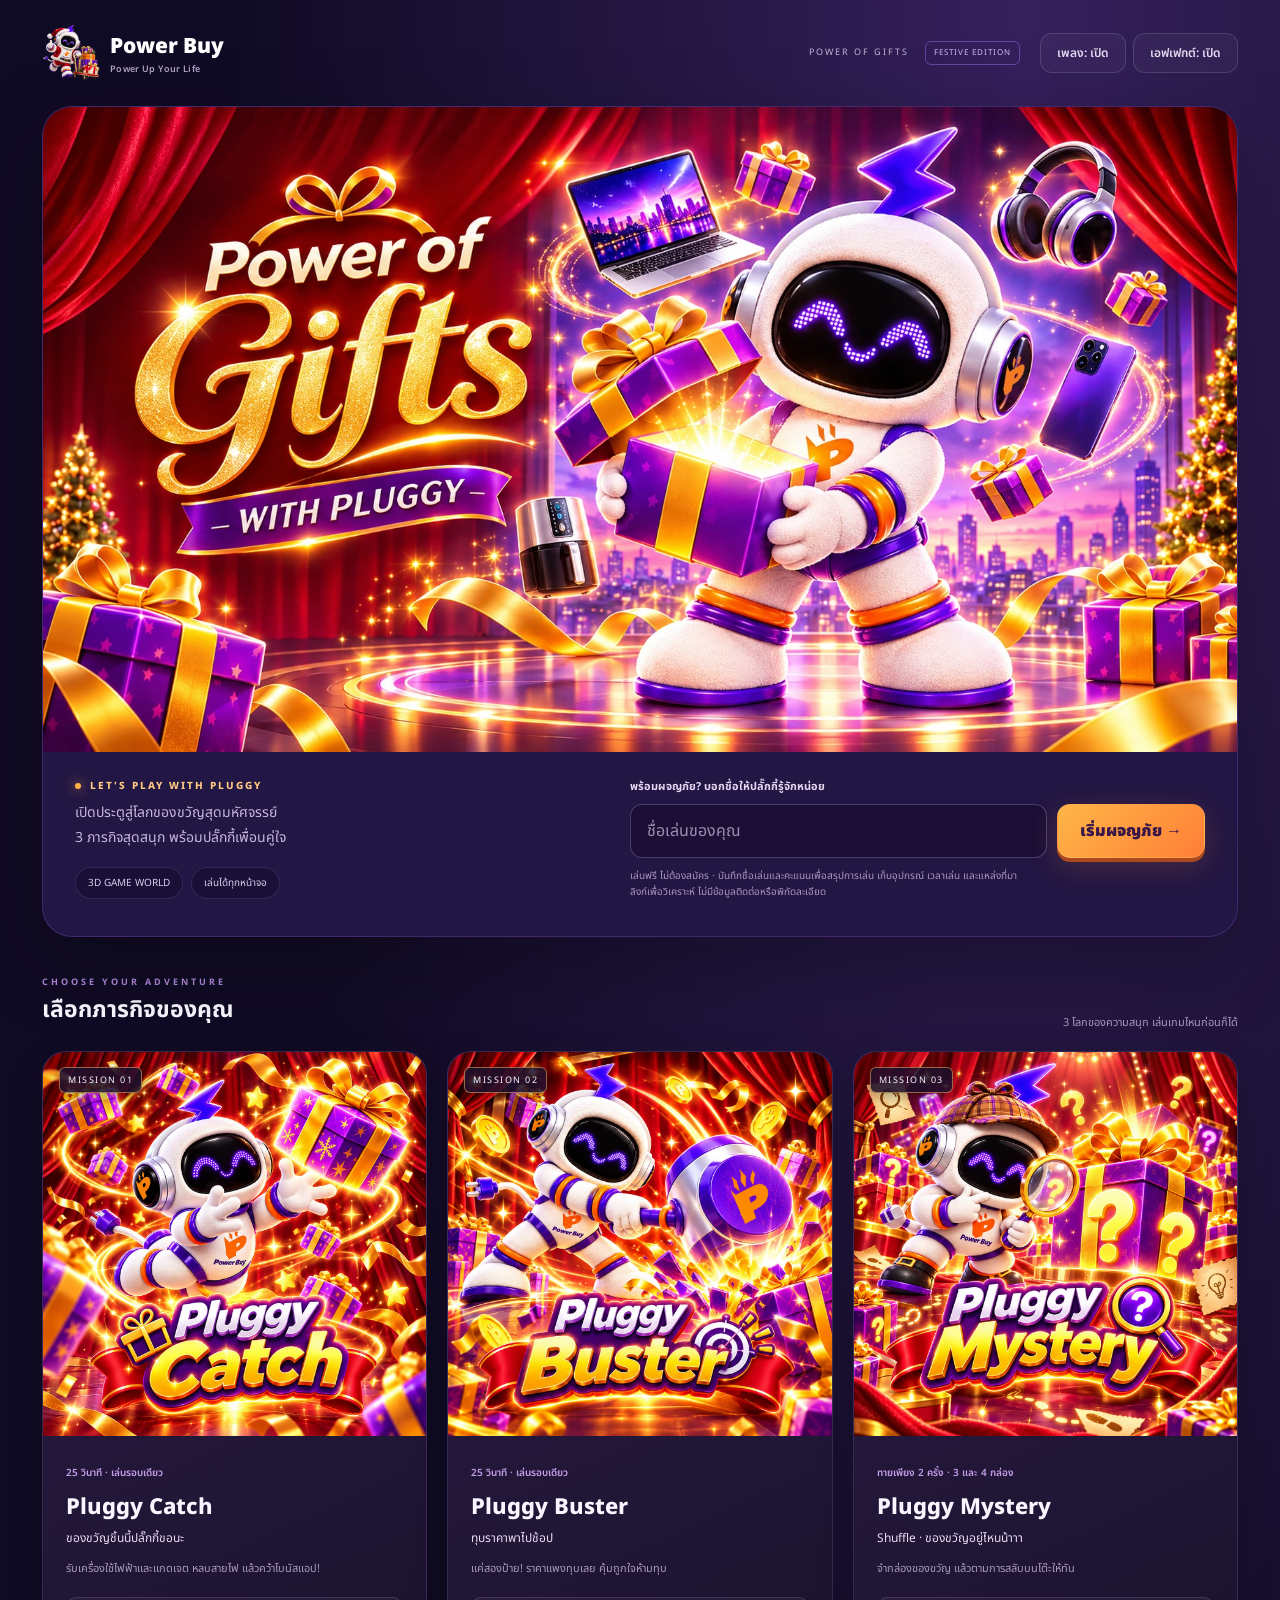
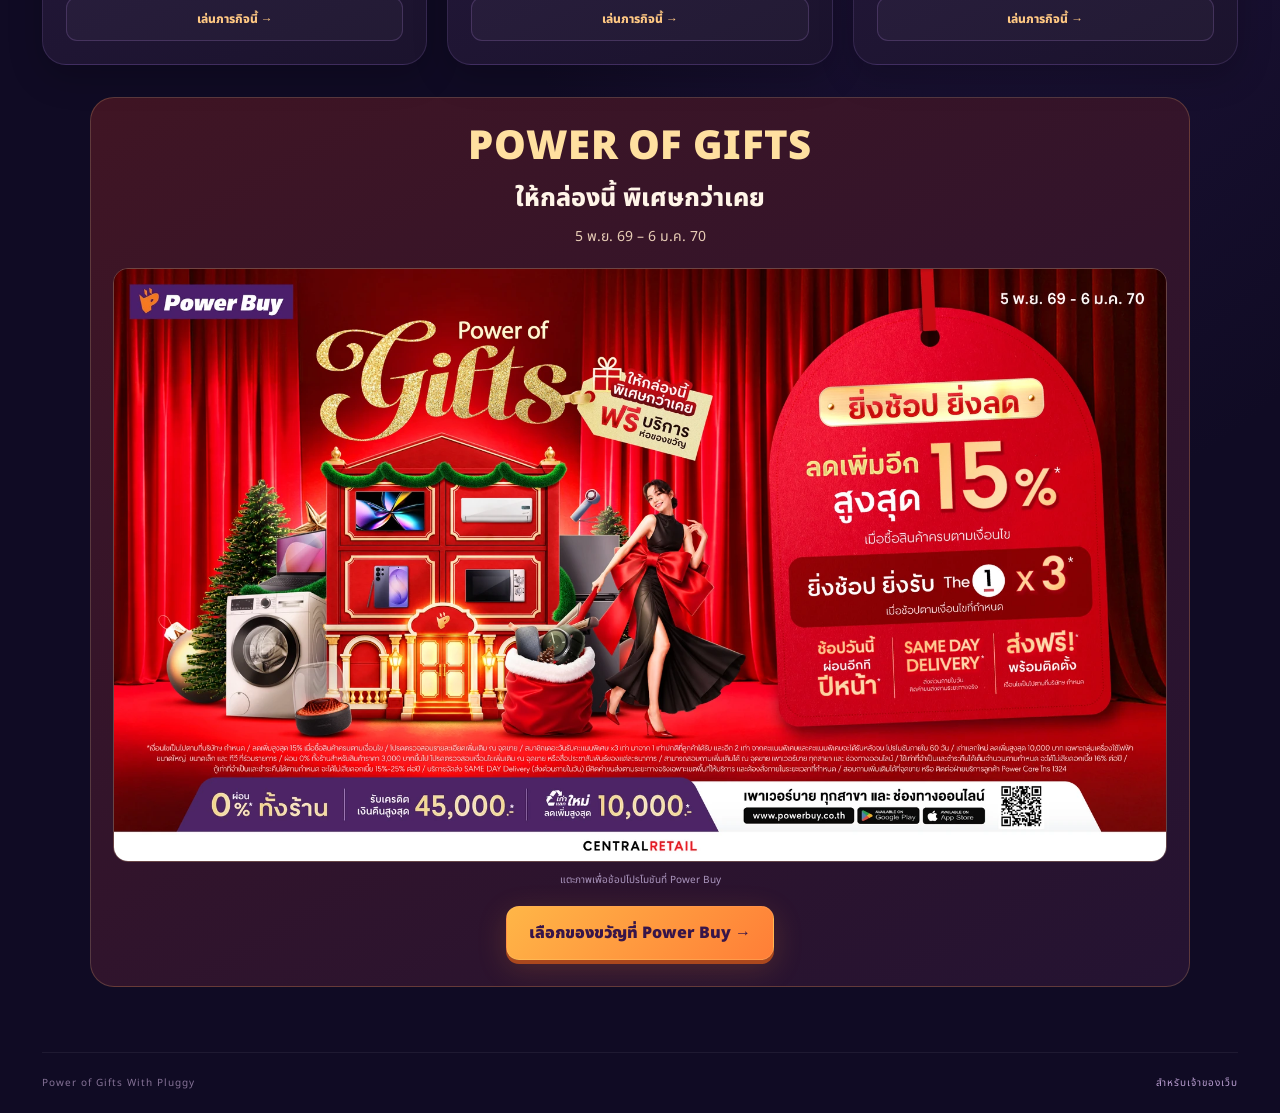
==== index.html @ 9aba1af2 "Use Santa branding, banner link previews and clear campaign heading" ====
<!doctype html><html lang="th"><head><meta charset="utf-8"><meta name="viewport" content="width=device-width,initial-scale=1,viewport-fit=cover"><meta name="theme-color" content="#100b24"><meta name="description" content="ก้าวเข้าสู่โลกของขวัญ 3D กับปลั๊กกี้ เล่นภารกิจของขวัญบนมือถือและคอมพิวเตอร์"><title>Power of Gifts With Pluggy</title><link rel="icon" href="assets/festive/santa-icon.png"><link rel="stylesheet" href="style.css?v=22"><link rel="preload" href="assets/update/banner.webp" as="image"><link rel="canonical" href="https://copyggolf.github.io/PluggyGifts/"><meta property="og:type" content="website"><meta property="og:locale" content="th_TH"><meta property="og:site_name" content="Power of Gifts With Pluggy"><meta property="og:title" content="Power of Gifts With Pluggy"><meta property="og:description" content="เล่นเกมของขวัญกับปลั๊กกี้ สนุกกับ 3 ภารกิจ พร้อมโปรโมชัน Power Buy"><meta property="og:url" content="https://copyggolf.github.io/PluggyGifts/"><meta property="og:image" content="https://copyggolf.github.io/PluggyGifts/assets/update/share-banner.jpg?v=22"><meta property="og:image:secure_url" content="https://copyggolf.github.io/PluggyGifts/assets/update/share-banner.jpg?v=22"><meta property="og:image:type" content="image/jpeg"><meta property="og:image:width" content="1706"><meta property="og:image:height" content="922"><meta property="og:image:alt" content="Power of Gifts with Pluggy ปลั๊กกี้กับกล่องของขวัญ"><meta name="twitter:card" content="summary_large_image"><meta name="twitter:title" content="Power of Gifts With Pluggy"><meta name="twitter:description" content="เล่นเกมของขวัญกับปลั๊กกี้ พร้อมโปรโมชัน Power Buy"><meta name="twitter:image" content="https://copyggolf.github.io/PluggyGifts/assets/update/share-banner.jpg?v=22"><meta name="twitter:image:alt" content="Power of Gifts with Pluggy ปลั๊กกี้กับกล่องของขวัญ"></head><body><header><a class="brand" href="#" aria-label="หน้าหลัก"><img class="brandmark" src="assets/festive/santa-icon.png" alt="ปลั๊กกี้ชุดซานต้า"><span>Power Buy<small>Power Up Your Life</small></span></a><span class="edition">POWER OF GIFTS <i>FESTIVE EDITION</i></span><div class="sound-controls"><button id="music" class="icon" aria-pressed="true">เพลง: เปิด</button><button id="sfx" class="icon" aria-pressed="true">เอฟเฟกต์: เปิด</button></div></header><main id="app"></main><footer><span>Power of Gifts With Pluggy</span><a href="admin.html">สำหรับเจ้าของเว็บ</a></footer><dialog id="modal"></dialog><script type="module" src="app.js?v=22"></script></body></html>
---- style.css ----
@import url('https://fonts.googleapis.com/css2?family=Noto+Sans+Thai:wght@400;500;600;700;800;900&display=swap');
:root{font-family:'Noto Sans Thai',sans-serif;color:#f9f6ff;background:#100b24;--orange:#ff9738;--violet:#ad76ff;--muted:#b8aacd;--panel:#211633;--line:#ffffff18}*{box-sizing:border-box}body{margin:0;background:radial-gradient(ellipse at 80% 0,#35205c 0,transparent 55%),#100b24;min-height:100vh}button,input{font:inherit}button,a{touch-action:manipulation;-webkit-tap-highlight-color:transparent}button{cursor:pointer}button:focus-visible,a:focus-visible{outline:3px solid #ffc16f;outline-offset:4px}header{max-width:1260px;margin:auto;display:flex;align-items:center;gap:20px;padding:23px 32px}.brand{display:flex;gap:10px;align-items:center;color:white;text-decoration:none;font-size:21px;font-weight:900}.brand small{display:block;font-size:8px;letter-spacing:2.4px;color:#b1a2c7;font-weight:600}.brandmark{display:grid;place-items:center;background:linear-gradient(145deg,#ffbe63,#ff6c2d);color:#34104a;width:38px;height:43px;border-radius:13px;transform:rotate(-8deg);box-shadow:0 5px 25px #ff7f2d35;font-weight:900}.edition{margin-left:auto;font-size:10px;letter-spacing:2px;color:#c4b4d7}.edition i{font-style:normal;display:inline-block;font-size:8px;letter-spacing:1px;padding:5px 8px;margin-left:12px;border:1px solid #ad76ff6f;border-radius:6px;color:#d4b9ff}.icon,.secondary{background:#ffffff09;border:1px solid #ffffff22;color:#e4d9f1;border-radius:12px;padding:10px 16px;font-size:12px;font-weight:600}.icon:hover,.secondary:hover{background:#ffffff17}main{max-width:1260px;margin:0 auto 65px;padding:0 32px}.hero{position:relative;overflow:hidden;min-height:520px;border-radius:30px;border:1px solid #9660da44;background:#221644;isolation:isolate;box-shadow:0 26px 80px #0004}.heroart{position:absolute;inset:0;width:100%;height:100%;object-fit:cover;object-position:center;z-index:-2}.hero:after{content:'';position:absolute;inset:0;background:linear-gradient(90deg,#110a32ef 0,#160c34a0 39%,transparent 68%);z-index:-1}.herocopy{padding:56px 46px;max-width:600px}.eyebrow{display:inline-flex;align-items:center;gap:9px;color:#ffc983;font-size:10px;letter-spacing:2px;font-weight:800}.eyebrow:before{content:'';width:6px;height:6px;background:#ffb24a;border-radius:50%;box-shadow:0 0 12px #ffa449}h1{font-size:clamp(45px,5.2vw,72px);line-height:1.04;letter-spacing:-2px;margin:24px 0 12px;font-weight:900}h1 em{font-style:normal;background:linear-gradient(#ffe4a2,#ff8b39);background-clip:text;color:transparent}h1 small{display:block;font-size:.38em;letter-spacing:1px;margin-top:16px;font-weight:600;color:#d7b3ff}.intro{line-height:1.8;font-size:14px;max-width:380px;color:#c7b6db}.heropills{display:flex;gap:8px;margin:20px 0}.heropills span{font-size:10px;border:1px solid #c9afff25;background:#140b2d88;border-radius:20px;padding:7px 12px;color:#d9cdeb}.nameform{max-width:420px;margin-top:26px}label{display:block;font-size:11px;color:#e5d6f1;margin-bottom:9px;font-weight:700}.inputrow{display:flex;gap:10px}input{font:inherit;width:100%;min-width:0;padding:14px 16px;border:1px solid #b395dc55;color:white;border-radius:12px;background:#190d32aa;outline-color:#ffb751}input::placeholder{color:#a08dad}.primary{border:1px solid #ffce8333;background:linear-gradient(135deg,#ffb647,#ff7e37);color:#381549;font-weight:900;white-space:nowrap;padding:14px 22px;border-radius:13px;box-shadow:0 4px 0 #ab481d,0 8px 30px #ff8f3230;transition:filter .2s,transform .2s}.primary:hover{filter:brightness(1.1)}.primary:active{transform:translateY(2px);box-shadow:0 2px 0 #ab481d}.tiny{font-size:10px;line-height:1.6;color:#ac97bf}.hero .tiny{max-width:400px}.error{font-size:11px;color:#ffb2b9;margin-top:7px}.sectionhead{display:flex;justify-content:space-between;align-items:end;margin:38px 0 20px}.sectionhead h2{font-size:23px;margin:4px 0}.sectionhead span{font-size:11px;color:#a998c3}.kicker{font-size:9px;letter-spacing:3px;color:#af88dc;font-weight:700}.cards{display:grid;grid-template-columns:repeat(3,1fr);gap:20px}.card{position:relative;border-radius:24px;overflow:hidden;border:1px solid #b992f426;background:linear-gradient(155deg,#2c1c47,#1b132d);box-shadow:0 12px 35px #0003;transition:transform .22s,border-color .22s}.card:hover{transform:translateY(-6px);border-color:#ffb45777}.cardart{position:relative;height:215px;background:radial-gradient(ellipse at 50% 65%,#64369b88,transparent 65%),url('assets/v2/stage.avif') center 65%/cover;overflow:hidden;display:flex;align-items:center;justify-content:center}.cardart:after{position:absolute;content:'';width:65%;height:18px;border-radius:50%;background:#a970fe44;filter:blur(10px);bottom:19px}.cardart .sprite{width:150px;height:150px;filter:drop-shadow(0 12px 12px #0008);position:relative;z-index:1;animation:float 5s ease-in-out infinite}.cardart .sprite.second{width:90px;height:90px;margin-left:-28px;transform:rotate(14deg);animation-delay:-2s}.cardart .minipluggy{height:175px;width:115px;object-fit:contain;filter:drop-shadow(0 10px 14px #0008);z-index:2}.mission{position:absolute;top:15px;left:16px;font-size:9px;letter-spacing:1.5px;padding:5px 8px;border:1px solid #ffffff24;border-radius:6px;background:#160d2c9c;z-index:3}.cardbody{padding:23px}.tag{font-size:10px;color:#c49ee9;font-weight:600}.card h3{font-size:22px;margin:8px 0 4px;font-weight:800}.card .sub{font-size:12px;color:#eadbf4;margin:0}.card p{font-size:11px;line-height:1.8;color:#a898bf;margin:10px 0 18px}.card button{width:100%;background:#ffffff08;border:1px solid #9d74c344;color:#ffc883;font:inherit;font-size:12px;font-weight:800;border-radius:11px;padding:12px}.card button:hover{background:#ffab4220}.sprite{display:inline-block;flex:none;background-image:url('assets/v2/atlas.avif');background-size:400% 400%;background-position:var(--sx) var(--sy);background-repeat:no-repeat;aspect-ratio:1;width:70px;height:70px}.sprite.promo{background-image:url('assets/v2/promos.avif');background-size:200% 200%}.history{background:#221635;border:1px solid #ffffff10;border-radius:16px;padding:18px 22px;margin-top:26px;font-size:11px;color:#bba8d0}.history ul{padding-left:18px}.welcome{font-size:12px;color:#ffc884;margin-bottom:14px}footer{max-width:1196px;display:flex;justify-content:space-between;padding:22px 0;border-top:1px solid #ffffff10;margin:auto;font-size:10px;color:#857296;letter-spacing:1px}.game{max-width:960px;margin:auto}.gamehead{display:flex;align-items:center;justify-content:space-between;margin:10px 0 20px}.game-title{display:flex;align-items:center;justify-content:space-between;gap:18px}.game-title h2{font-size:27px;margin:0;letter-spacing:-.8px}.game-title p{font-size:12px;margin:3px 0;color:#b5a3ca}.game-player{font-size:10px;color:#a995c1;background:#231735;border:1px solid #ffffff18;border-radius:12px;padding:9px 14px;max-width:180px;overflow:hidden;text-overflow:ellipsis}.game-player b{display:block;font-size:13px;color:#f4e7ff}.hud{display:grid;grid-template-columns:1fr 1fr 1fr;gap:1px;background:#ffffff12;border:1px solid #a478d33a;border-radius:16px;overflow:hidden;margin:20px 0 12px}.hud>div{background:#25173bee;padding:13px 20px}.hud small{font-size:9px;color:#b9a2d0;display:block;letter-spacing:1px}.hud strong{display:block;font-size:25px;color:#ffcb86;font-weight:800}.hud>div:nth-child(2){text-align:center}.hud>div:last-child{text-align:right}.hud .timer{color:#b6ffed}.progress{height:4px;overflow:hidden;border-radius:8px;background:#362443;margin-bottom:13px}.progress div{height:100%;background:linear-gradient(90deg,#ad6bff,#ffb03e);transition:width .1s}.board{position:relative;height:min(66vh,570px);min-height:440px;overflow:hidden;border:1px solid #b98aff50;border-radius:24px;background:#291743 url('assets/v2/stage.avif') center/cover;box-shadow:0 25px 70px #0006,inset 0 0 80px #10052450;isolation:isolate;user-select:none}.board:before{content:'';position:absolute;inset:0;background:linear-gradient(#1c093632,transparent 45%,#17092b55);pointer-events:none;z-index:-1}.board canvas{display:block;width:100%;height:100%;touch-action:none}.hint{text-align:center;font-size:11px;line-height:1.7;color:#b6a1cd;margin:14px 0}.controls{display:flex;justify-content:center;gap:12px;margin:14px 0}.controls button{background:linear-gradient(#382051,#251439);border:1px solid #a377ce44;color:#ffce88;border-radius:14px;width:90px;height:45px;font-size:22px;touch-action:none;box-shadow:0 3px 0 #090514}.legend{display:flex;gap:14px;justify-content:center;flex-wrap:wrap;color:#cab8db;font-size:10px;margin:12px 0}.legend b{color:#ffb566}.boardstatus{position:absolute;top:16px;left:50%;transform:translateX(-50%);width:max-content;max-width:90%;text-align:center;padding:9px 17px;border:1px solid #cfb2ff33;border-radius:30px;background:#150b2dd9;color:#efe4ff;font-size:12px;z-index:8;box-shadow:0 4px 20px #0003}.boardstatus strong{color:#ffca7b}.overlay{position:absolute;inset:0;z-index:20;display:flex;flex-direction:column;align-items:center;justify-content:center;gap:12px;padding:24px;text-align:center;background:#140925df;backdrop-filter:blur(7px)}.overlay .sprite{width:100px;height:100px;filter:drop-shadow(0 0 24px #b276ff66)}.overlay h3{font-size:28px;margin:0}.overlay p{color:#c3b2d6;line-height:1.8;font-size:13px;margin:0 0 8px}.overlay .roundtag{font-size:10px;letter-spacing:3px;color:#ffbb68}.feedback{position:absolute;inset:0;display:grid;place-items:center;z-index:13;pointer-events:none;font-size:52px;font-weight:900;color:#ffe09e;text-shadow:0 3px 0 #8a351b,0 0 30px #ffab4c;animation:scorepop .65s both}.feedback.bad{color:#ffabc3;text-shadow:0 3px #662447,0 0 30px #ff3e7e}.holes{position:absolute;inset:12% 8% 6%;display:grid;grid-template-columns:repeat(3,1fr);grid-template-rows:repeat(3,1fr);gap:14px 30px;perspective:900px}.hole{position:relative;background:none;border:0;border-radius:18px;min-height:90px;outline-offset:0;display:flex;align-items:end;justify-content:center;padding:0}.podium{position:absolute;width:93%;max-width:165px;height:30%;bottom:2%;border-radius:50%;background:radial-gradient(ellipse at 50% 20%,#090310 35%,#452069 40%,#c491ff 45%,#6d3e8e 51%,#2e1149 60%);box-shadow:0 10px 0 #1c0d2e,0 15px 20px #0006,0 0 15px #9e56ff35;border:1px solid #b784f755}.target{position:absolute;inset:0;display:flex;flex-direction:column;align-items:center;justify-content:center;animation:rise .18s ease-out;transform-origin:bottom}.target .sprite{width:110px;height:110px;filter:drop-shadow(0 5px 9px #0007)}.target img{height:110px;width:86px;object-fit:contain;filter:drop-shadow(0 3px 7px #0008)}.target small{margin-top:-5px;font-size:10px;font-weight:900;color:#221133;background:#ffcc7d;border:1px solid #ffe2b0;border-radius:20px;padding:3px 9px;box-shadow:0 3px 12px #0005;white-space:nowrap;z-index:2}.target.bad small{background:#ebd7ff;color:#684d87}.holenum{position:absolute;font-size:9px;color:#bf8bf888;bottom:-8px}.hole.hit:after{content:'';position:absolute;inset:10%;border:3px solid #ffd286;border-radius:50%;animation:shock .25s both;pointer-events:none}.hammer{position:absolute;width:32px;height:32px;z-index:12;pointer-events:none;transform:rotate(-30deg);background:linear-gradient(90deg,#ffc356 20%,#ffe4a2 50%,#e89528);border-radius:8px;box-shadow:0 3px 5px #0005}.hammer:after{content:'';position:absolute;left:12px;top:26px;width:9px;height:35px;background:#7546ac;border-radius:5px}.boxes{position:absolute;inset:0;touch-action:manipulation}.box{position:absolute;top:0;left:0;background:none;border:0;padding:0;width:100px;height:115px;will-change:transform;touch-action:manipulation;color:white;isolation:isolate}.box:before{content:'';position:absolute;left:10%;right:10%;bottom:8%;height:17%;border-radius:50%;background:#05030b6b;filter:blur(4px);z-index:-1}.box .sprite{position:absolute;width:100%;height:auto;left:0;top:0;filter:drop-shadow(0 8px 6px #0007);transition:filter .2s}.box .prize{position:absolute;inset:8%;width:84%;height:75%;background:#37175380;border-radius:22px;box-shadow:0 0 28px #ffc76877;transform:translateY(-17px);z-index:2;animation:prize .3s both}.box .prize .sprite{height:100%}.box small{position:absolute;left:50%;transform:translateX(-50%);bottom:-5px;display:grid;place-items:center;width:25px;height:25px;background:#251336;border:1px solid #ba90e74d;color:#dfcbed;border-radius:50%;font-size:11px;font-weight:800;opacity:0}.box.selectable small{opacity:1}.box.selectable:after{content:'';position:absolute;inset:10% 2% 0;border-radius:20px;border:1px solid #c49eff44;box-shadow:0 0 12px #ac72ff20;z-index:-1}.box.selectable:hover .sprite{filter:drop-shadow(0 0 12px #ffc977)}.box.chosen:after{border-color:#ffce82;box-shadow:0 0 28px #ffb85f55}.guide{position:absolute;bottom:5px;right:18px;height:125px;width:90px;object-fit:contain;filter:drop-shadow(0 3px 15px #10031f);opacity:.9;pointer-events:none}.guide-arrow{position:absolute;bottom:76px;right:100px;font-size:31px;color:#ffbb6a;animation:point 1s alternate infinite;pointer-events:none}.result{position:relative;max-width:700px;margin:20px auto;text-align:center;border:1px solid #bb8bf63d;border-radius:28px;background:radial-gradient(ellipse at 50% 20%,#603c8580,transparent 55%),#201330;overflow:hidden;padding:36px}.result:before{content:'';position:absolute;inset:0;background:url('assets/v2/stage.avif') center/cover;opacity:.12;z-index:0}.result>*{position:relative}.result img{height:210px;filter:drop-shadow(0 0 30px #af62ff44)}.result h2{font-size:28px;margin:14px 0 5px}.result p{font-size:13px;color:#b9a3ce;line-height:1.8}.resultscore{font-size:82px;line-height:1.3;font-weight:900;background:linear-gradient(#ffe9b0,#ff9850);color:transparent;background-clip:text}.rounds{display:flex;justify-content:center;gap:10px;margin:18px 0}.rounds span{background:#ffffff08;border:1px solid #ffffff14;border-radius:11px;padding:9px 15px;font-size:10px;color:#bda8d1}.rounds b{color:#eed8ff;font-size:15px}.shop{display:block;margin:23px auto;color:#ffcd84;text-decoration:none;font-size:13px;font-weight:700}.actions{display:flex;gap:10px;flex-wrap:wrap;justify-content:center}dialog{background:#241436;color:#f6ebff;border:1px solid #ac7bdd55;border-radius:23px;max-width:500px;padding:30px;box-shadow:0 25px 100px #0008}dialog::backdrop{background:#0b051bce;backdrop-filter:blur(6px)}dialog h2{font-size:25px;margin:4px 0}dialog p{color:#beabce;font-size:13px;line-height:1.9}dialog .sprite{width:90px;height:90px}dialog .secondary{margin-left:8px}button:disabled{cursor:default}.box:disabled{opacity:1}.loading{animation:glow 1s infinite alternate}.paused .target,.paused .guide-arrow{animation-play-state:paused}@keyframes float{50%{transform:translateY(-8px)}}@keyframes rise{from{transform:translateY(24px) scale(.7);opacity:0}}@keyframes scorepop{0%{opacity:0;transform:translateY(20px) scale(.7)}30%{opacity:1;transform:scale(1.1)}100%{opacity:0;transform:translateY(-35px)}}@keyframes prize{from{opacity:0;transform:translateY(5px) scale(.5)}}@keyframes shock{to{opacity:0;transform:scale(1.3)}}@keyframes point{to{transform:translateX(-18px)}}@keyframes glow{to{opacity:.5}}
@media(max-width:720px){header{padding:18px 18px;gap:8px}.brand{font-size:18px}.brandmark{width:32px;height:35px}.brand small{font-size:7px}.edition{display:none}.icon{margin-left:auto;padding:9px 11px;font-size:11px}main{padding:0 16px}.hero{border-radius:24px;min-height:690px}.heroart{object-fit:cover;object-position:73% 0;height:350px}.hero:after{background:linear-gradient(0deg,#160c2fff 43%,#160c2f66 65%,transparent 85%)}.herocopy{padding:330px 25px 28px;max-width:100%}h1{font-size:45px;margin:16px 0 10px;letter-spacing:-1.5px}h1 small{font-size:21px;margin-top:12px}.intro{font-size:12px;margin:12px 0}.heropills{margin:15px 0}.nameform{margin-top:18px}.primary{padding:13px 17px;font-size:12px}.inputrow{gap:8px}input{font-size:13px;padding:13px}.sectionhead{margin-top:28px}.sectionhead h2{font-size:21px}.sectionhead>span{display:none}.cards{grid-template-columns:1fr;gap:17px}.card{display:grid;grid-template-columns:38% 62%;border-radius:21px}.cardart{height:100%;min-height:230px;flex-direction:column}.cardart .sprite{width:115px;height:115px}.cardart .sprite.second{position:absolute;width:75px;height:75px;bottom:23px;right:-4px;margin:0}.cardart .minipluggy{height:150px;width:100px}.mission{font-size:7px;left:10px;top:12px}.cardbody{padding:21px 16px}.card h3{font-size:19px;line-height:1.25}.card .sub{font-size:11px;margin-top:8px}.tag{font-size:8px}.card p{font-size:10px;margin:10px 0 12px}.card button{font-size:11px;padding:11px}.gamehead{margin:5px 0 17px}.game-title h2{font-size:23px}.game-title p{font-size:10px}.game-player{font-size:8px;max-width:110px;padding:8px 10px}.game-player b{font-size:11px}.hud{margin-top:16px}.hud>div{padding:10px 12px}.hud strong{font-size:21px}.hud small{font-size:8px}.board{height:57vh;min-height:420px;max-height:570px;border-radius:20px}.boardstatus{font-size:10px;padding:8px 13px}.holes{inset:13% 3% 8%;gap:13px 8px}.target .sprite{width:87px;height:87px}.target img{height:95px;width:74px}.target small{font-size:8px;padding:3px 7px}.holenum{font-size:8px}.guide{height:95px;width:65px;right:5px;bottom:0}.guide-arrow{bottom:56px;right:70px;font-size:24px}.legend{font-size:9px;gap:9px}.hint{font-size:10px}.result{padding:27px 18px}.result h2{font-size:24px}.resultscore{font-size:68px}.result img{height:180px}.rounds{gap:5px}.rounds span{padding:8px 9px}.rounds b{font-size:12px}.shop{font-size:12px}footer{margin:0 20px;font-size:8px;padding:18px 0}footer span:last-child{display:none}dialog{max-width:calc(100vw - 36px);padding:24px}dialog h2{font-size:23px}.hero .tiny{font-size:9px}}
@media(prefers-reduced-motion:reduce){.cardart .sprite,.guide-arrow{animation:none}}

.sprite[data-sprite="14"]{clip-path:inset(5% 8%)}
/* Festive appliance kingdom */
.brandmark{object-fit:contain;width:49px;height:52px;background:none;box-shadow:none;transform:none;border-radius:0}.brand small{font-size:9px;letter-spacing:.35px}.sound-controls{display:flex;gap:7px}.icon[aria-pressed=false]{opacity:.65}.edition{font-size:9px}footer a{color:#bca0d3;text-decoration:none}
.board,.cardart{background-image:url('assets/v3/showroom.avif')}.board.catch{background-position:center}.board.buster{background-position:50% 35%}.board.shuffle{background-position:50% 25%}.sprite.extra{background-image:url('assets/v3/extra.avif')}.cover-hammer{width:195px;height:195px;object-fit:contain;filter:drop-shadow(0 12px 15px #0009);z-index:2;animation:float 5s infinite ease-in-out}.how-hero{height:130px;width:130px;object-fit:contain;display:block;margin:auto}.how-steps{list-style:none;counter-reset:how;padding:0;display:grid;gap:10px;margin:18px 0}.how-steps li{counter-increment:how;display:flex;align-items:center;gap:12px;font-size:13px;line-height:1.65}.how-steps li:before{content:counter(how);display:grid;place-items:center;flex:none;border-radius:50%;background:#ffb247;color:#391652;width:28px;height:28px;font-weight:900}.how-signs{display:flex;gap:8px;justify-content:center;margin:16px 0}.how-signs>div{width:23%;text-align:center}.how-signs img{width:100%;display:block}.how-signs b{font-size:10px}details{font-size:12px;color:#d9c2ea;line-height:1.7}summary{cursor:pointer}.saved-card{display:block;width:100%;max-height:55vh;object-fit:contain;margin-bottom:16px}dialog{max-height:92dvh;overflow:auto}dialog button{margin-top:7px}.result>img{object-fit:contain;width:220px;height:220px}
.target img{width:146px;height:146px}.target small{margin-top:-16px}.target.safe small{background:#adf1c2;color:#175c42}.target.expensive img{filter:drop-shadow(0 0 8px #ff4659a0)}.target.safe img{filter:drop-shadow(0 0 8px #49e69b60)}.hole.wrong:after{border-color:#ff567c}.hammer{width:100px;height:125px;background:none;box-shadow:none;border:0;transform-origin:55% 80%;animation:smash .32s ease-out both;z-index:15;margin-left:-15px}.hammer:after{content:none}.hammer-head{position:absolute;left:0;top:0;width:85px;height:55px;display:grid;place-items:center;border-radius:18px;background:linear-gradient(110deg,#ff9c23 8%,#6130d8 12%,#a78bfa 48%,#4d1cc5 80%,#ffb534 84%);border:2px solid #dabfff;color:#ff9e32;font:900 30px sans-serif;box-shadow:0 5px 8px #12062aaa}.hammer-handle{position:absolute;top:50px;left:33px;width:18px;height:67px;background:linear-gradient(90deg,#3e15a1,#b295fb,#5120af);border:2px solid #ceb3ff;border-radius:8px}.gift-table{position:absolute;left:-3%;right:-3%;top:49%;height:49%;border-radius:50% 50% 12% 12%/12% 12% 4% 4%;background:linear-gradient(155deg,#bf9cf0,#7350aa 40%,#49286e 100%);border-top:4px solid #e5ceff;box-shadow:0 15px 0 #29103f,0 26px 35px #0d032d80;z-index:2;pointer-events:none}.guide{left:calc(50% - 110px);right:auto;top:4%;bottom:auto;height:260px;width:220px;opacity:1;z-index:1}.guide-arrow{display:none}.box{z-index:4}.boardstatus{z-index:10}.box.selectable .sprite{animation:boxbob 2.2s infinite ease-in-out}.box.chosen .sprite{animation:none}.paused .box.selectable .sprite{animation-play-state:paused}.boxes{z-index:3}.gift-table:after{content:'';position:absolute;left:10%;right:10%;bottom:-25px;height:25px;background:#3b1c57;border-radius:0 0 25px 25px}@keyframes smash{0%{transform:translateY(-65px) rotate(45deg);opacity:0}30%{opacity:1;transform:translateY(-20px) rotate(25deg)}65%{transform:translateY(8px) rotate(-32deg)}100%{transform:translateY(-20px) rotate(-15deg);opacity:0}}@keyframes boxbob{50%{translate:0 -3px}}
@media(max-width:720px){header{flex-wrap:wrap;padding:13px 16px}.brand{font-size:20px}.brandmark{width:45px;height:47px}.brand small{font-size:8px}.sound-controls{margin-left:auto}.sound-controls .icon{font-size:10px;padding:8px}.cover-hammer{width:140px;height:175px}.target img{width:103px;height:116px}.target small{margin-top:-13px;font-size:8px}.holes{inset:16% 1% 7%;gap:16px 1px}.guide{height:200px;width:170px;left:calc(50% - 85px);top:9%}.gift-table{top:46%;height:50%}.hammer{scale:.8}.how-signs{gap:4px}.how-steps li{font-size:12px}.saved-card{max-height:48dvh}.result>img{height:200px}}
@media(max-width:360px){header{gap:6px}.brand{font-size:17px}.sound-controls .icon{font-size:9px;padding:7px 5px}.brandmark{width:38px}.brand small{font-size:7px}}
@media(prefers-reduced-motion:reduce){.cover-hammer,.box.selectable .sprite{animation:none}}

/* Approved Festive Wonderland mission art; replace the six files independently. */
.board{background-image:var(--game-bg,url('assets/v3/showroom.avif'));background-size:cover;background-position:center}
.cardart{height:auto;aspect-ratio:1;background:#2c1845;display:block}
.cardart:after{content:none}
.mission-cover{width:100%;height:100%;display:block;object-fit:cover;object-position:center;transition:transform .35s ease}
.card:hover .mission-cover{transform:scale(1.035)}
.mission{background:#1b102ddd;border-color:#ffc56d80;box-shadow:0 3px 14px #0005}
@media(max-width:720px){.card{display:block}.cardart{height:auto;min-height:0;aspect-ratio:1.18}.mission-cover{object-position:center 45%}.cardbody{padding:22px}.card h3{font-size:23px}.card p{font-size:12px}.tag{font-size:10px}.card button{font-size:13px}.boardstatus{max-width:96%;padding:8px 10px}.target.safe small{font-size:8px}}
@media(prefers-reduced-motion:reduce){.mission-cover{transition:none}.card:hover .mission-cover{transform:none}}
.rank-consent{display:flex;align-items:flex-start;gap:9px;font-size:11px;line-height:1.7;margin:18px 0 12px}.rank-consent input{width:18px;height:18px;flex:none;accent-color:#ffb647}.province-label{margin-top:12px}.leaderboard{text-align:left;padding:25px;border:1px solid #b792e744;border-radius:22px;margin-top:28px;background:linear-gradient(130deg,#382253,#1c102e)}.rank-heading{display:flex;gap:16px;align-items:center;justify-content:space-between}.rank-heading h2{font-size:23px;margin:5px 0}.rank-heading p{font-size:11px;color:#cbb9db;line-height:1.7}.rank-toolbar{display:flex;flex-wrap:wrap;gap:12px;align-items:center;margin:16px 0}.rank-tabs{display:flex;flex-wrap:wrap;gap:7px}.rank-tab{background:#ffffff09;color:#decbf0;border:1px solid #ab7bd94d;border-radius:22px;padding:9px 13px;font:inherit;font-size:11px}.rank-tab.selected{background:#ffb34c;color:#321442;border-color:#ffc978;font-weight:800}.rank-toolbar label{display:flex;align-items:center;gap:10px;margin:0}.rank-toolbar input{width:150px;font-size:11px;padding:8px;color-scheme:dark}.rank-mine{display:flex;flex-direction:column;gap:6px;background:#a16aff17;border:1px solid #ffc37955;border-radius:15px;padding:16px;margin:12px 0}.rank-mine b{color:#ffcc82}.rank-mine span{font-size:13px}.rank-mine small{color:#cbb5e1;font-size:11px}.rank-table-wrap{overflow:auto}.rank-table{width:100%;border-collapse:collapse;font-size:13px;white-space:nowrap}.rank-table th,.rank-table td{padding:13px 10px;border-bottom:1px solid #ffffff15;text-align:left}.rank-table th{font-size:10px;color:#c5a7dc}.rank-table td:nth-child(2){white-space:normal;overflow-wrap:anywhere;min-width:100px}.rank-table .podium-rank td:first-child{color:#ffd284}.rank-empty{text-align:center;padding:28px;color:#f5d8a7}.rank-empty span{font-size:12px;color:#bc9bd5}.rank-records h3{font-size:16px;margin-top:24px}.record-grid{display:grid;grid-template-columns:repeat(auto-fit,minmax(170px,1fr));gap:10px}.record-grid article{padding:16px;border:1px solid #ffffff15;border-radius:12px;background:#ffffff07}.record-grid small,.record-grid span{display:block;font-size:10px;color:#cbb4e0;overflow-wrap:anywhere}.record-grid strong{display:block;color:#ffd192;font-size:28px;margin:5px 0}.record-grid i{font-size:12px;font-style:normal}.record-grid .overall{border-color:#ffd28477}.rank-explain{margin-top:20px}.rank-explain p,.rank-explain li{font-size:11px;line-height:1.8}.actions a{text-decoration:none;display:inline-flex;align-items:center;justify-content:center}.saved-card{touch-action:auto;-webkit-user-select:auto;user-select:auto}.balanced-score{color:#ffd192!important}.result .leaderboard{padding:18px}.result .rank-heading{display:block}.result .rank-heading h2{font-size:20px}.result .saved-card{width:100%;height:auto;max-height:none;filter:none}
@media(max-width:720px){.leaderboard{padding:17px}.rank-heading{display:block}.rank-heading h2{font-size:20px}.rank-heading>.secondary{margin:5px 0}.rank-table{font-size:11px}.rank-table th,.rank-table td{padding:12px 7px}.rank-consent{font-size:10px}.record-grid{grid-template-columns:repeat(2,minmax(0,1fr))}.record-grid strong{font-size:24px}.hero{min-height:780px}}

[hidden]{display:none!important}

/* Keep the campaign title together across phone and desktop. */
.hero .herocopy{max-width:750px}.hero h1{font-size:clamp(34px,4.3vw,58px)}.gift-title{white-space:nowrap;display:block}.rank-periods{display:flex;gap:7px;padding:5px;border:1px solid #ab7bd933;border-radius:25px}
@media(max-width:720px){.hero{min-height:690px}.hero .herocopy{padding:330px 20px 28px}.hero h1{font-size:clamp(26px,7.5vw,45px);letter-spacing:-1px}.hero h1 small{font-size:19px}}
/* Festive quick-play, mobile first. */
.sprite.festive-product{background-image:url('assets/festive/products.webp');background-size:200% 200%}
.campaign-promo{margin:32px auto 0;max-width:1100px;text-align:center;border:1px solid #e7af703f;border-radius:24px;overflow:hidden;background:linear-gradient(150deg,#401524,#241332);padding:22px}
.promo-heading h2{font-size:clamp(20px,4vw,30px);margin:8px 0}.promo-heading p{font-size:12px;color:#ecd4bd}.campaign-image{display:block;overflow:hidden;border-radius:15px;border:1px solid #ffca8d44}.campaign-image img{display:block;width:100%;height:auto}.campaign-shop{display:inline-flex;justify-content:center;text-decoration:none;margin:8px 0 4px;white-space:normal}.result .campaign-promo{padding:15px}.result .campaign-promo img{width:100%;height:auto;max-height:none;filter:none;margin:0}.result .promo-heading h2{font-size:23px}
.reward-card{border:1px solid #ffcd85a0;border-radius:23px;background:linear-gradient(140deg,#5a2b48,#321646);padding:24px;margin:22px 0;text-align:center}.reward-card h2{font-size:23px}.coupon-code{font-size:28px!important;color:#ffe0a4!important;font-weight:900;letter-spacing:1px;overflow-wrap:anywhere;user-select:text;-webkit-user-select:text}.coupon-terms{white-space:pre-wrap;overflow-wrap:anywhere;text-align:left;font-size:12px!important}.coupon-image,.result .coupon-image{width:min(100%,400px);height:auto;aspect-ratio:1;object-fit:contain;display:block;margin:14px auto;border-radius:16px;filter:none}.reward-card a{display:inline-flex;text-decoration:none;margin-top:10px}.result>img{height:220px;width:220px;border-radius:24px}.result .resultscore{line-height:1.15;margin:20px 0 8px}.result{overflow-wrap:anywhere}
.how-signs>div{width:43%;max-width:180px}.how-signs img{aspect-ratio:1;object-fit:contain}.target img{height:150px;width:150px;object-fit:contain}.target small{margin-top:-9px}.target.safe small{background:#a8f2b3;color:#104729}.box{backface-visibility:hidden;transform-style:preserve-3d}.gift-table{background:radial-gradient(ellipse at 50% 10%,#b68edc,#7951a5 65%,#412054);border-top:3px solid #e5ceff}.box:before{opacity:.65;transition:opacity .2s}.box.selectable:before{opacity:.9}.box.chosen{filter:drop-shadow(0 0 9px #ffd58e)}
.buster-cover-art{height:100%;display:flex;align-items:center;justify-content:center;gap:0;background:radial-gradient(ellipse at 50% 80%,#a268d5,transparent 75%),url('assets/missions/buster-bg.webp') center/cover;padding:15% 2% 0}.buster-cover-art img{width:50%;filter:drop-shadow(0 8px 12px #15032c88)}
@media(max-width:720px){input{font-size:16px}.board{height:min(57svh,530px);min-height:350px}.hud{margin:10px 0}.gamehead{margin-bottom:12px}.game-title h2{font-size:21px}.game-player{max-width:95px}.hud>div{padding:9px}.hud strong{font-size:21px}.legend{gap:8px;font-size:10px}.campaign-promo{padding:14px;border-radius:20px}.promo-heading p{font-size:10px}.campaign-image{border-radius:10px}.target img{height:112px;width:112px}.boardstatus{font-size:11px;white-space:normal;line-height:1.4;width:94%;padding:8px}.holes{inset:16% 2% 8%;gap:12px 2px}.hole{min-height:70px}.how-steps li{font-size:13px}dialog{width:min(500px,calc(100vw - 24px));max-width:none;padding:22px;max-height:90dvh}.sound-controls .icon{min-height:40px}.actions{gap:10px}.actions button,.actions a{min-height:44px}.result{padding:24px 16px}.result>img{height:190px;width:190px}.reward-card{padding:18px}.coupon-code{font-size:25px!important}.hero .tiny{font-size:11px}.hero .inputrow{flex-wrap:wrap}.hero .inputrow input{flex:1 1 180px}.hero .inputrow button{flex:1 1 150px}.card button{min-height:46px}.guide{height:180px;top:7%}.gift-table{top:48%}.how-signs b{font-size:12px}}
@media(max-height:500px) and (orientation:landscape){.board{height:350px;min-height:350px}.game-title{align-items:start}}
@media(prefers-reduced-motion:reduce){.box.selectable .sprite,.target,.hammer,.feedback{animation-duration:.01s;animation-iteration-count:1}.box:before{transition:none}}
/* User-supplied campaign art is shown in full, with no text on top. */
.hero{min-height:0}.hero:after{content:none}.heroart{position:static;display:block;width:100%;height:auto;object-fit:contain;z-index:auto}.hero .herocopy{padding:26px 32px;max-width:none;display:grid;grid-template-columns:1fr 1.1fr;column-gap:32px;align-items:center}.hero .herocopy h1{position:absolute;width:1px;height:1px;overflow:hidden;clip-path:inset(50%);white-space:nowrap}.hero .intro{grid-column:1;margin:6px 0}.hero .heropills{grid-column:1;margin:10px 0}.hero .nameform{grid-column:2;grid-row:1 / 5;margin:0;max-width:none}.hero .eyebrow{grid-column:1}.cardart{aspect-ratio:1}.mission-cover{object-fit:contain}.product-sprite{display:inline-block;width:70px;height:70px;object-fit:contain}.box .prize .product-sprite{position:absolute;width:100%;height:100%;left:0;top:0;object-fit:contain;filter:drop-shadow(0 6px 5px #0006)}.campaign-image:hover{outline:2px solid #ffc16f;outline-offset:2px}
@media(max-width:720px){.hero{min-height:0}.heroart{height:auto;object-fit:contain;object-position:center}.hero .herocopy{display:block;padding:22px 20px}.hero .nameform{margin-top:18px}.hero .intro{font-size:13px}.cardart{aspect-ratio:1;min-height:0}.mission-cover{object-fit:contain}.card:hover .mission-cover{transform:none}}

/* Santa brand and the requested three-line campaign heading. */
.brandmark{width:58px;height:60px;object-fit:contain}.campaign-promo .promo-heading .campaign-title{font-size:clamp(26px,4vw,40px);font-weight:900;letter-spacing:.3px;color:#ffe0a0;line-height:1.25;margin:2px 0 8px}.campaign-promo .promo-heading .campaign-tagline{font-size:clamp(18px,2.5vw,25px);font-weight:800;color:#fff5e8;line-height:1.5;margin:0 0 8px}.campaign-promo .promo-heading .campaign-dates{font-size:14px;color:#e7ccb5;margin:0 0 20px;line-height:1.6}@media(max-width:720px){.brandmark{width:48px;height:52px}.campaign-promo .promo-heading .campaign-dates{font-size:12px;margin-bottom:16px}}@media(max-width:360px){.brandmark{width:40px;height:46px}}
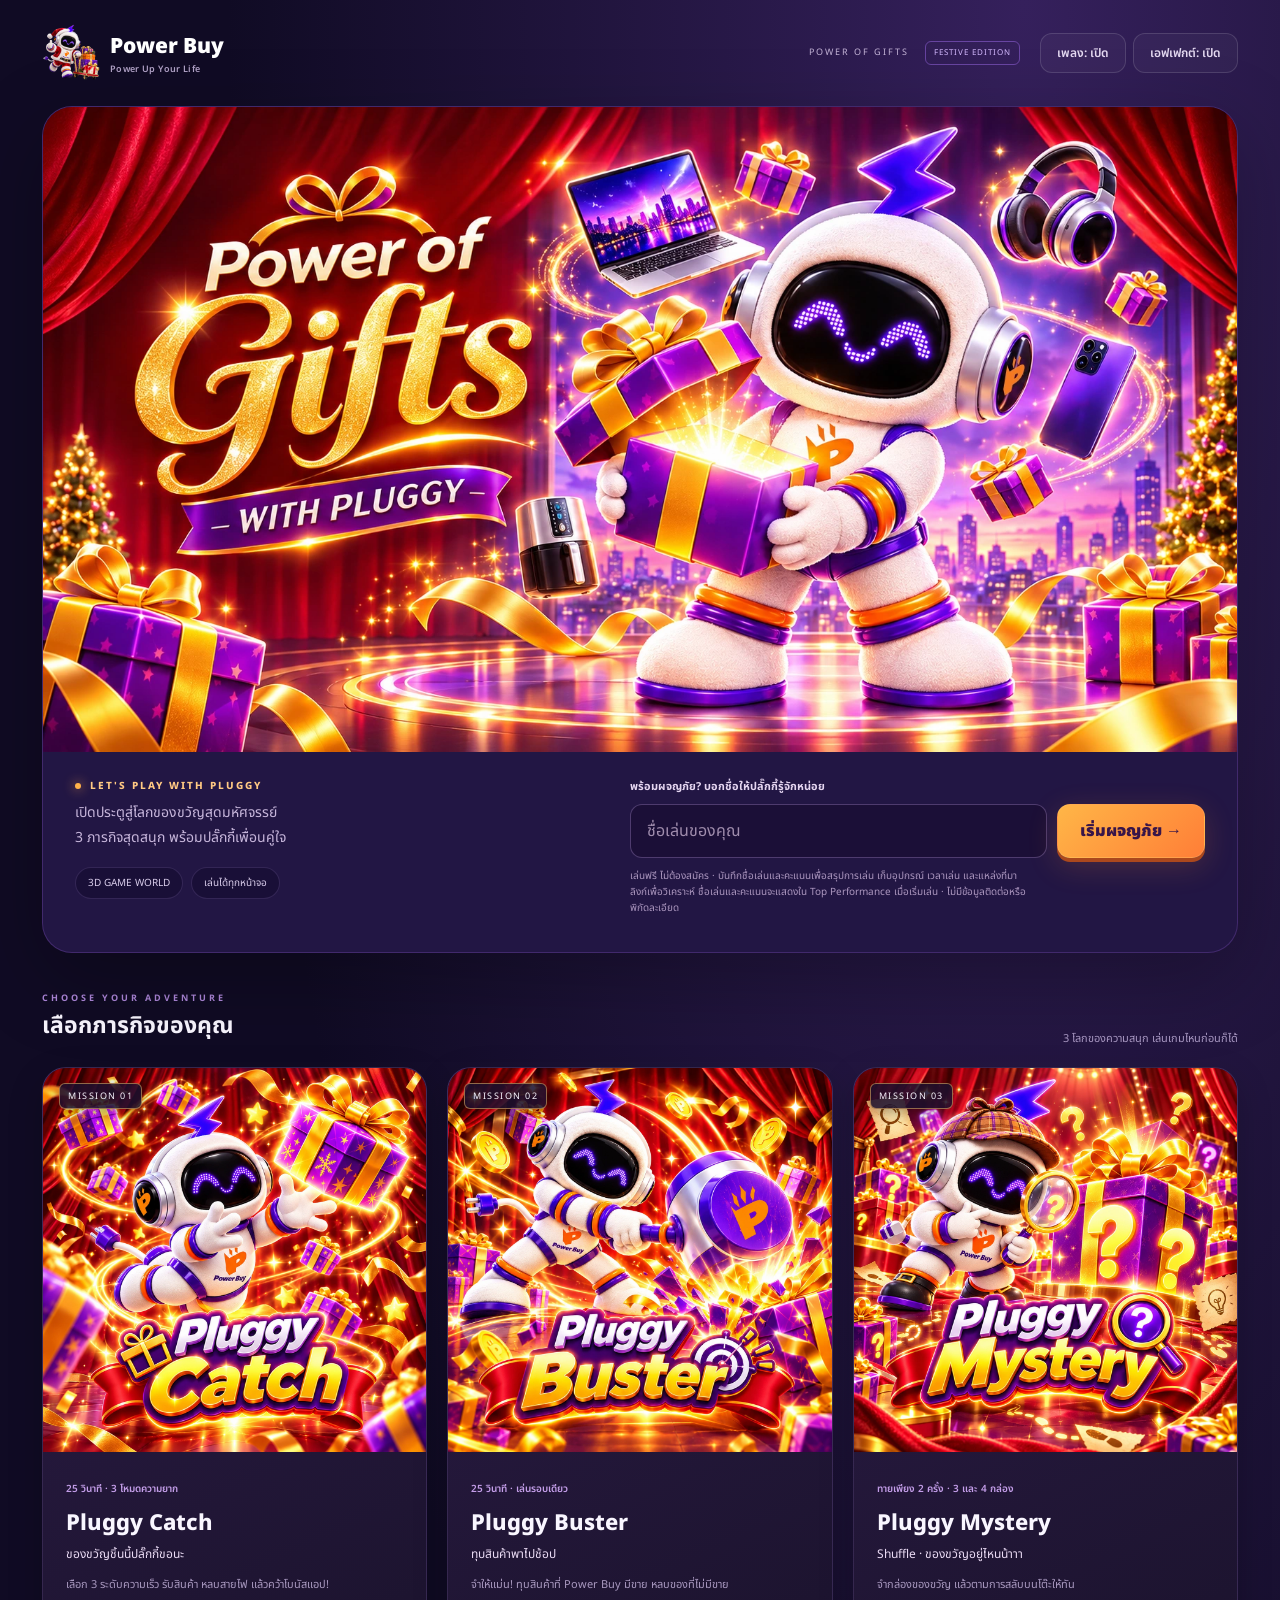
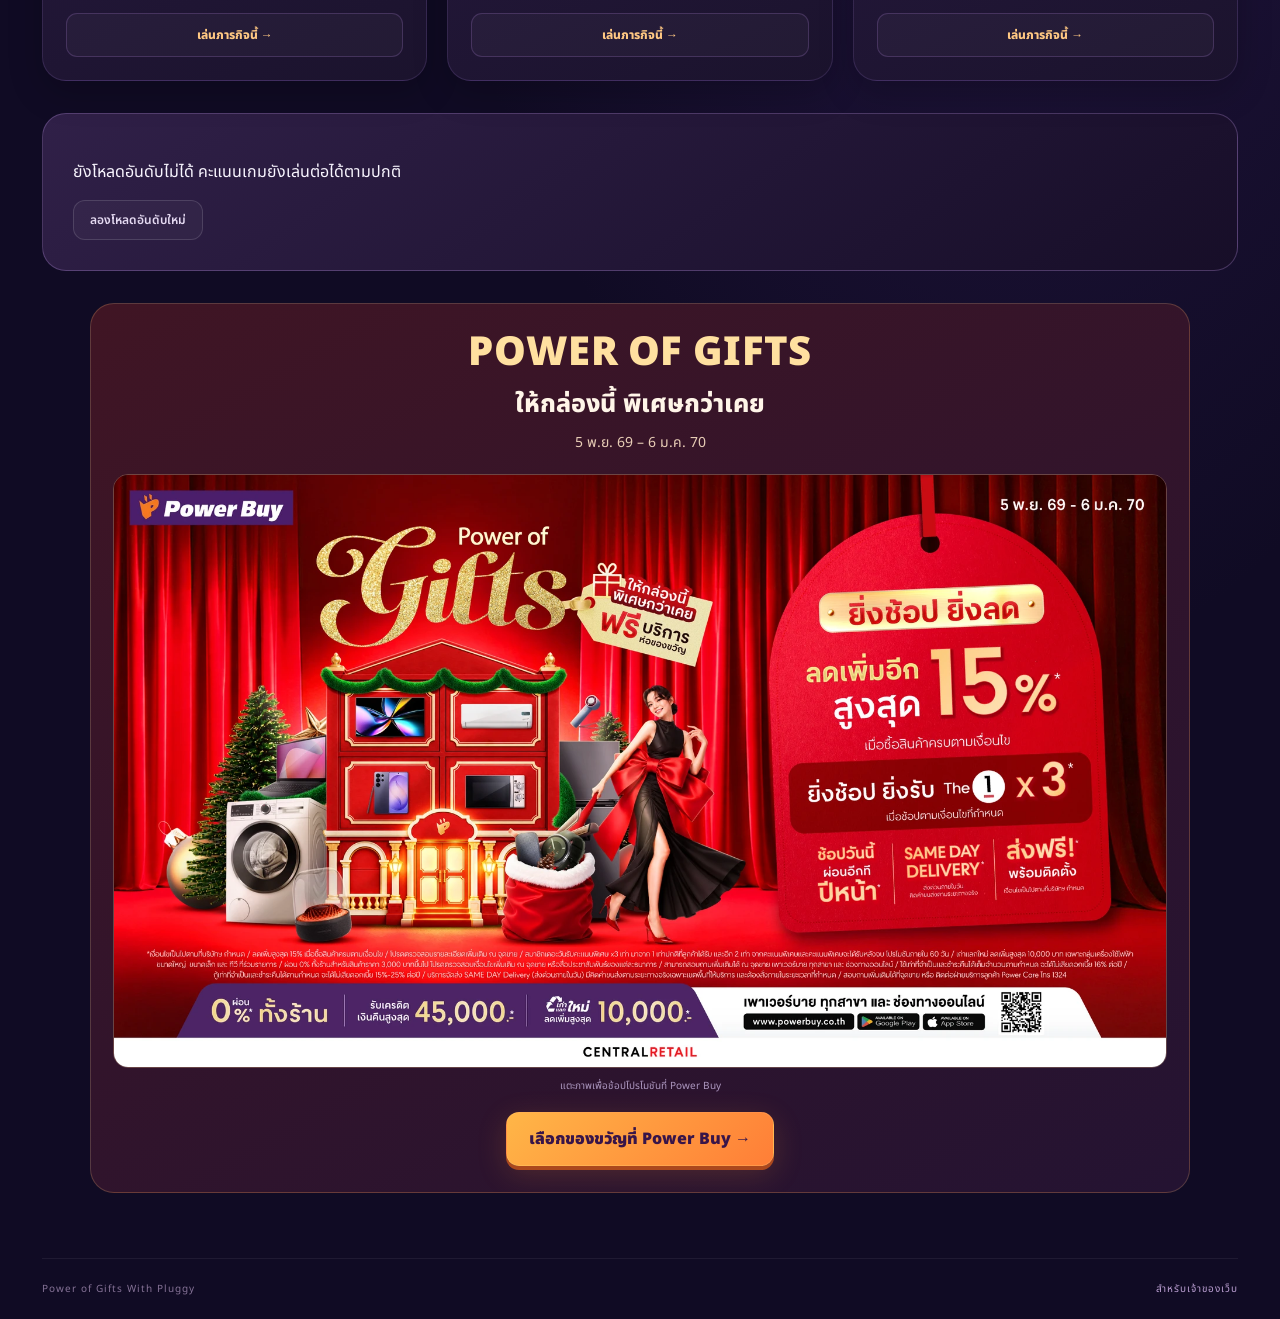
==== commit 2bb8ab76: "Add product Buster, three Catch modes, resettable Top Performance and focused owner dashboard" ====
--- a/index.html
+++ b/index.html
@@ -1 +1 @@
-<!doctype html><html lang="th"><head><meta charset="utf-8"><meta name="viewport" content="width=device-width,initial-scale=1,viewport-fit=cover"><meta name="theme-color" content="#100b24"><meta name="description" content="ก้าวเข้าสู่โลกของขวัญ 3D กับปลั๊กกี้ เล่นภารกิจของขวัญบนมือถือและคอมพิวเตอร์"><title>Power of Gifts With Pluggy</title><link rel="icon" href="assets/festive/santa-icon.png"><link rel="stylesheet" href="style.css?v=22"><link rel="preload" href="assets/update/banner.webp" as="image"><link rel="canonical" href="https://copyggolf.github.io/PluggyGifts/"><meta property="og:type" content="website"><meta property="og:locale" content="th_TH"><meta property="og:site_name" content="Power of Gifts With Pluggy"><meta property="og:title" content="Power of Gifts With Pluggy"><meta property="og:description" content="เล่นเกมของขวัญกับปลั๊กกี้ สนุกกับ 3 ภารกิจ พร้อมโปรโมชัน Power Buy"><meta property="og:url" content="https://copyggolf.github.io/PluggyGifts/"><meta property="og:image" content="https://copyggolf.github.io/PluggyGifts/assets/update/share-banner.jpg?v=22"><meta property="og:image:secure_url" content="https://copyggolf.github.io/PluggyGifts/assets/update/share-banner.jpg?v=22"><meta property="og:image:type" content="image/jpeg"><meta property="og:image:width" content="1706"><meta property="og:image:height" content="922"><meta property="og:image:alt" content="Power of Gifts with Pluggy ปลั๊กกี้กับกล่องของขวัญ"><meta name="twitter:card" content="summary_large_image"><meta name="twitter:title" content="Power of Gifts With Pluggy"><meta name="twitter:description" content="เล่นเกมของขวัญกับปลั๊กกี้ พร้อมโปรโมชัน Power Buy"><meta name="twitter:image" content="https://copyggolf.github.io/PluggyGifts/assets/update/share-banner.jpg?v=22"><meta name="twitter:image:alt" content="Power of Gifts with Pluggy ปลั๊กกี้กับกล่องของขวัญ"></head><body><header><a class="brand" href="#" aria-label="หน้าหลัก"><img class="brandmark" src="assets/festive/santa-icon.png" alt="ปลั๊กกี้ชุดซานต้า"><span>Power Buy<small>Power Up Your Life</small></span></a><span class="edition">POWER OF GIFTS <i>FESTIVE EDITION</i></span><div class="sound-controls"><button id="music" class="icon" aria-pressed="true">เพลง: เปิด</button><button id="sfx" class="icon" aria-pressed="true">เอฟเฟกต์: เปิด</button></div></header><main id="app"></main><footer><span>Power of Gifts With Pluggy</span><a href="admin.html">สำหรับเจ้าของเว็บ</a></footer><dialog id="modal"></dialog><script type="module" src="app.js?v=22"></script></body></html>
+<!doctype html><html lang="th"><head><meta charset="utf-8"><meta name="viewport" content="width=device-width,initial-scale=1,viewport-fit=cover"><meta name="theme-color" content="#100b24"><meta name="description" content="ก้าวเข้าสู่โลกของขวัญ 3D กับปลั๊กกี้ เล่นภารกิจของขวัญบนมือถือและคอมพิวเตอร์"><title>Power of Gifts With Pluggy</title><link rel="icon" href="assets/festive/santa-icon.png"><link rel="stylesheet" href="style.css?v=23"><link rel="preload" href="assets/update/banner.webp" as="image"><link rel="canonical" href="https://copyggolf.github.io/PluggyGifts/"><meta property="og:type" content="website"><meta property="og:locale" content="th_TH"><meta property="og:site_name" content="Power of Gifts With Pluggy"><meta property="og:title" content="Power of Gifts With Pluggy"><meta property="og:description" content="เล่นเกมของขวัญกับปลั๊กกี้ สนุกกับ 3 ภารกิจ พร้อมโปรโมชัน Power Buy"><meta property="og:url" content="https://copyggolf.github.io/PluggyGifts/"><meta property="og:image" content="https://copyggolf.github.io/PluggyGifts/assets/update/share-banner.jpg?v=22"><meta property="og:image:secure_url" content="https://copyggolf.github.io/PluggyGifts/assets/update/share-banner.jpg?v=22"><meta property="og:image:type" content="image/jpeg"><meta property="og:image:width" content="1706"><meta property="og:image:height" content="922"><meta property="og:image:alt" content="Power of Gifts with Pluggy ปลั๊กกี้กับกล่องของขวัญ"><meta name="twitter:card" content="summary_large_image"><meta name="twitter:title" content="Power of Gifts With Pluggy"><meta name="twitter:description" content="เล่นเกมของขวัญกับปลั๊กกี้ พร้อมโปรโมชัน Power Buy"><meta name="twitter:image" content="https://copyggolf.github.io/PluggyGifts/assets/update/share-banner.jpg?v=22"><meta name="twitter:image:alt" content="Power of Gifts with Pluggy ปลั๊กกี้กับกล่องของขวัญ"></head><body><header><a class="brand" href="#" aria-label="หน้าหลัก"><img class="brandmark" src="assets/festive/santa-icon.png" alt="ปลั๊กกี้ชุดซานต้า"><span>Power Buy<small>Power Up Your Life</small></span></a><span class="edition">POWER OF GIFTS <i>FESTIVE EDITION</i></span><div class="sound-controls"><button id="music" class="icon" aria-pressed="true">เพลง: เปิด</button><button id="sfx" class="icon" aria-pressed="true">เอฟเฟกต์: เปิด</button></div></header><main id="app"></main><footer><span>Power of Gifts With Pluggy</span><a href="admin.html">สำหรับเจ้าของเว็บ</a></footer><dialog id="modal"></dialog><script type="module" src="app.js?v=23"></script></body></html>
--- a/style.css
+++ b/style.css
@@ -45,3 +45,6 @@
 
 /* Santa brand and the requested three-line campaign heading. */
 .brandmark{width:58px;height:60px;object-fit:contain}.campaign-promo .promo-heading .campaign-title{font-size:clamp(26px,4vw,40px);font-weight:900;letter-spacing:.3px;color:#ffe0a0;line-height:1.25;margin:2px 0 8px}.campaign-promo .promo-heading .campaign-tagline{font-size:clamp(18px,2.5vw,25px);font-weight:800;color:#fff5e8;line-height:1.5;margin:0 0 8px}.campaign-promo .promo-heading .campaign-dates{font-size:14px;color:#e7ccb5;margin:0 0 20px;line-height:1.6}@media(max-width:720px){.brandmark{width:48px;height:52px}.campaign-promo .promo-heading .campaign-dates{font-size:12px;margin-bottom:16px}}@media(max-width:360px){.brandmark{width:40px;height:46px}}
+/* Product Buster, Catch modes and shared performance board */
+.mode-picker{border:0;padding:0;margin:22px 0;text-align:left;display:grid;gap:10px}.mode-picker legend{font-weight:800;margin-bottom:12px}.mode-option{display:flex;align-items:center;gap:12px;padding:14px;border:1px solid #ae8acc66;border-radius:16px;background:#241439;cursor:pointer}.mode-option:has(input:checked){border-color:#ffc576;background:#4a2b50;box-shadow:0 0 0 1px #ffc576}.mode-option input{width:22px;height:22px;flex:none;accent-color:#ffc576}.mode-option span{display:grid;gap:3px}.mode-option b{font-size:18px}.mode-option small{font-size:12px;color:#dfcbea}.mode-option strong{font-size:13px;color:#ffd195}.how-products{text-align:left}.how-products h3{font-size:15px;margin:16px 0 8px}.how-products section>div{display:grid;grid-template-columns:repeat(4,minmax(0,1fr));gap:6px}.how-products figure{margin:0;background:#ffffff0a;border-radius:12px;text-align:center;padding:5px}.how-products img{width:100%;aspect-ratio:1;object-fit:contain}.how-products figcaption{font-size:11px}.buster .product-target img{height:calc(100% - 26px);width:100%;object-fit:contain;filter:drop-shadow(0 6px 8px #0008)}.buster .product-target small{font-size:clamp(11px,2.7vw,15px);color:white;background:#251332ed;border:1px solid #ba90e766;max-width:100%;padding:3px 8px;border-radius:8px;white-space:nowrap}.buster .product-target{height:100%;width:100%;display:flex;align-items:center;justify-content:end;flex-direction:column;bottom:8px}.buster .boardstatus{font-size:clamp(11px,2.7vw,16px)}
+.performance{margin:32px 0;border:1px solid #a783ce55;border-radius:24px;background:linear-gradient(145deg,#302048,#170e28);padding:clamp(18px,4vw,30px)}.performance-head{display:flex;justify-content:space-between;align-items:center;gap:12px}.performance h2{font-size:clamp(26px,5vw,36px);margin:5px 0}.performance-head p{font-size:13px;color:#dcc1eb;margin:4px 0}.rank-count{font-size:12px;padding:8px 12px;border-radius:99px;background:#ffffff0a;white-space:nowrap}.rank-list{padding:0;margin:20px 0;list-style:none}.rank-row{display:flex;align-items:center;gap:16px;padding:13px 12px;border-bottom:1px solid #ffffff12;min-width:0}.rank-row.is-me{background:#ffbb3b16;border:1px solid #ffd38699;border-radius:12px}.rank-number{font-size:21px;font-weight:900;color:#ffd28d;min-width:30px;text-align:center}.rank-person{display:grid;gap:4px;min-width:0;flex:1}.rank-person b{overflow-wrap:anywhere;font-size:15px}.rank-person span{font-size:11px;color:#cbb4e0}.rank-person b small{color:#ffc576;font-size:10px}.rank-row>strong{text-align:right;color:#ffd28d;font-size:23px;flex-shrink:0}.rank-row>strong small{display:block;font-size:10px;font-weight:500;color:#cfb7dc}.rank-divider{text-align:center;letter-spacing:8px;color:#b59bcf}.rank-empty{padding:30px 10px;text-align:center;color:#ffe0ab}.rank-empty small{color:#cbb4e0}.rank-result h3{font-size:21px}.rank-result h3 b{color:#ffc576;font-size:32px}.rank-result p,.rank-result small{font-size:13px;color:#d9c4e8;line-height:1.9}.result-performance{max-width:650px;margin:20px auto}.result .result-performance img{width:auto}@media(max-width:380px){.rank-row{gap:8px;padding:12px 6px}.rank-row>strong{font-size:20px}.rank-person b{font-size:13px}.rank-count{padding:6px;font-size:10px}}
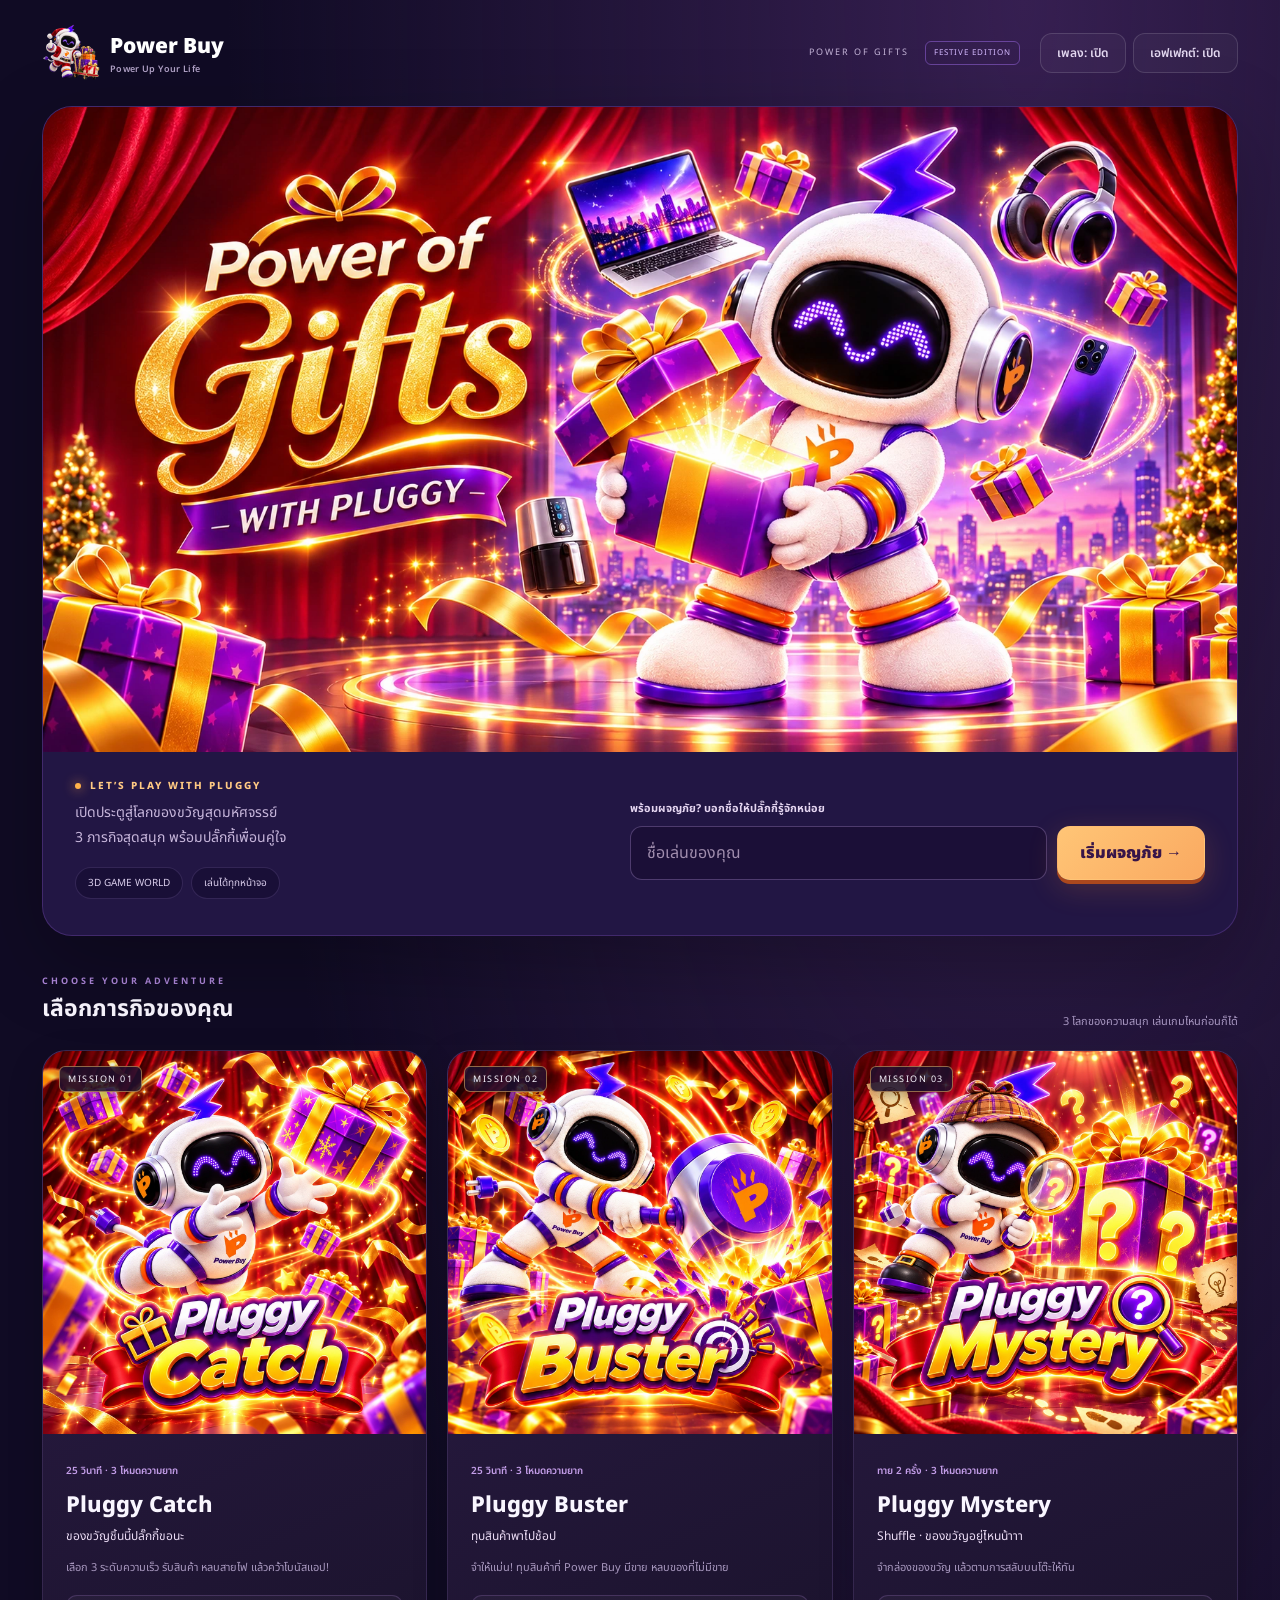
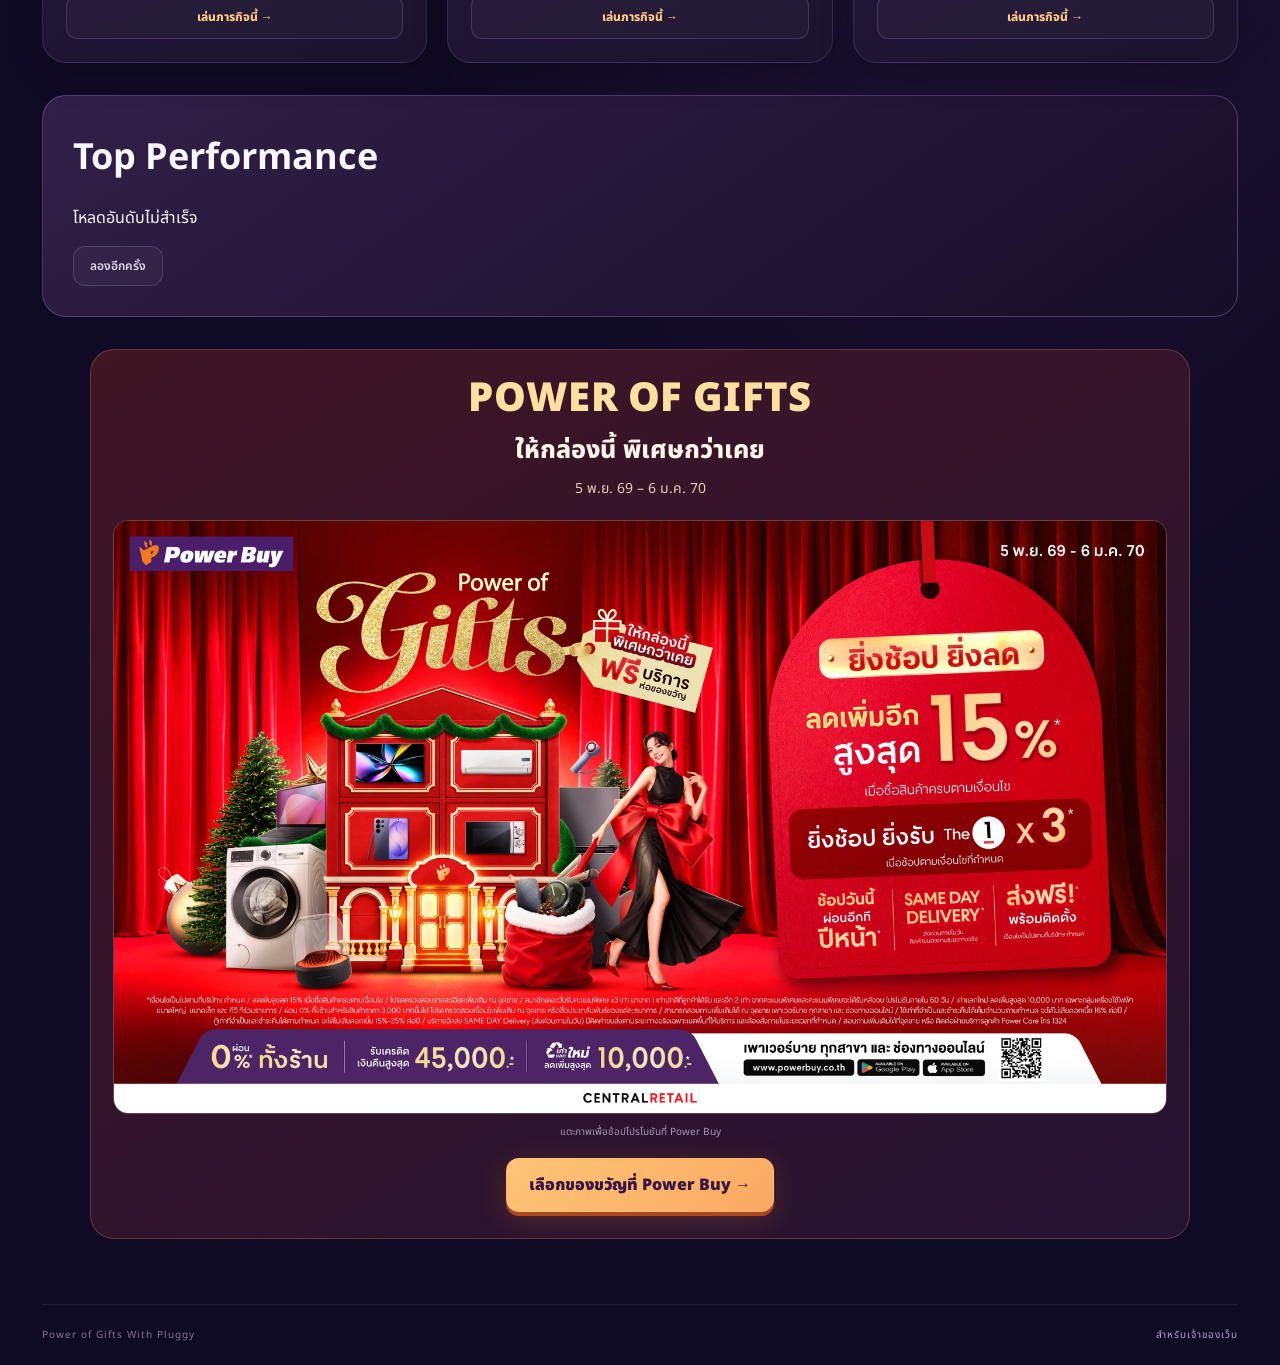
==== commit 9c8dc1ee: "Add live Display Edit, owner rank moderation, historical rankings and three modes for every mission" ====
--- a/index.html
+++ b/index.html
@@ -1 +1 @@
-<!doctype html><html lang="th"><head><meta charset="utf-8"><meta name="viewport" content="width=device-width,initial-scale=1,viewport-fit=cover"><meta name="theme-color" content="#100b24"><meta name="description" content="ก้าวเข้าสู่โลกของขวัญ 3D กับปลั๊กกี้ เล่นภารกิจของขวัญบนมือถือและคอมพิวเตอร์"><title>Power of Gifts With Pluggy</title><link rel="icon" href="assets/festive/santa-icon.png"><link rel="stylesheet" href="style.css?v=23"><link rel="preload" href="assets/update/banner.webp" as="image"><link rel="canonical" href="https://copyggolf.github.io/PluggyGifts/"><meta property="og:type" content="website"><meta property="og:locale" content="th_TH"><meta property="og:site_name" content="Power of Gifts With Pluggy"><meta property="og:title" content="Power of Gifts With Pluggy"><meta property="og:description" content="เล่นเกมของขวัญกับปลั๊กกี้ สนุกกับ 3 ภารกิจ พร้อมโปรโมชัน Power Buy"><meta property="og:url" content="https://copyggolf.github.io/PluggyGifts/"><meta property="og:image" content="https://copyggolf.github.io/PluggyGifts/assets/update/share-banner.jpg?v=22"><meta property="og:image:secure_url" content="https://copyggolf.github.io/PluggyGifts/assets/update/share-banner.jpg?v=22"><meta property="og:image:type" content="image/jpeg"><meta property="og:image:width" content="1706"><meta property="og:image:height" content="922"><meta property="og:image:alt" content="Power of Gifts with Pluggy ปลั๊กกี้กับกล่องของขวัญ"><meta name="twitter:card" content="summary_large_image"><meta name="twitter:title" content="Power of Gifts With Pluggy"><meta name="twitter:description" content="เล่นเกมของขวัญกับปลั๊กกี้ พร้อมโปรโมชัน Power Buy"><meta name="twitter:image" content="https://copyggolf.github.io/PluggyGifts/assets/update/share-banner.jpg?v=22"><meta name="twitter:image:alt" content="Power of Gifts with Pluggy ปลั๊กกี้กับกล่องของขวัญ"></head><body><header><a class="brand" href="#" aria-label="หน้าหลัก"><img class="brandmark" src="assets/festive/santa-icon.png" alt="ปลั๊กกี้ชุดซานต้า"><span>Power Buy<small>Power Up Your Life</small></span></a><span class="edition">POWER OF GIFTS <i>FESTIVE EDITION</i></span><div class="sound-controls"><button id="music" class="icon" aria-pressed="true">เพลง: เปิด</button><button id="sfx" class="icon" aria-pressed="true">เอฟเฟกต์: เปิด</button></div></header><main id="app"></main><footer><span>Power of Gifts With Pluggy</span><a href="admin.html">สำหรับเจ้าของเว็บ</a></footer><dialog id="modal"></dialog><script type="module" src="app.js?v=23"></script></body></html>
+<!doctype html><html lang="th"><head><meta charset="utf-8"><meta name="viewport" content="width=device-width,initial-scale=1,viewport-fit=cover"><meta name="theme-color" content="#100b24"><meta name="description" content="ก้าวเข้าสู่โลกของขวัญ 3D กับปลั๊กกี้ เล่นภารกิจของขวัญบนมือถือและคอมพิวเตอร์"><title>Power of Gifts With Pluggy</title><link rel="icon" href="assets/festive/santa-icon.png"><link rel="stylesheet" href="style.css?v=25"><link rel="preload" href="assets/update/banner.webp" as="image"><link rel="canonical" href="https://copyggolf.github.io/PluggyGifts/"><meta property="og:type" content="website"><meta property="og:locale" content="th_TH"><meta property="og:site_name" content="Power of Gifts With Pluggy"><meta property="og:title" content="Power of Gifts With Pluggy"><meta property="og:description" content="เล่นเกมของขวัญกับปลั๊กกี้ สนุกกับ 3 ภารกิจ พร้อมโปรโมชัน Power Buy"><meta property="og:url" content="https://copyggolf.github.io/PluggyGifts/"><meta property="og:image" content="https://copyggolf.github.io/PluggyGifts/assets/update/share-banner.jpg?v=22"><meta property="og:image:secure_url" content="https://copyggolf.github.io/PluggyGifts/assets/update/share-banner.jpg?v=22"><meta property="og:image:type" content="image/jpeg"><meta property="og:image:width" content="1706"><meta property="og:image:height" content="922"><meta property="og:image:alt" content="Power of Gifts with Pluggy ปลั๊กกี้กับกล่องของขวัญ"><meta name="twitter:card" content="summary_large_image"><meta name="twitter:title" content="Power of Gifts With Pluggy"><meta name="twitter:description" content="เล่นเกมของขวัญกับปลั๊กกี้ พร้อมโปรโมชัน Power Buy"><meta name="twitter:image" content="https://copyggolf.github.io/PluggyGifts/assets/update/share-banner.jpg?v=22"><meta name="twitter:image:alt" content="Power of Gifts with Pluggy ปลั๊กกี้กับกล่องของขวัญ"></head><body><header><a class="brand" href="#" aria-label="หน้าหลัก"><img class="brandmark" src="assets/festive/santa-icon.png" alt="ปลั๊กกี้ชุดซานต้า"><span>Power Buy<small>Power Up Your Life</small></span></a><span class="edition">POWER OF GIFTS <i>FESTIVE EDITION</i></span><div class="sound-controls"><button id="music" class="icon" aria-pressed="true">เพลง: เปิด</button><button id="sfx" class="icon" aria-pressed="true">เอฟเฟกต์: เปิด</button></div></header><main id="app"></main><footer><span>Power of Gifts With Pluggy</span><a href="admin.html">สำหรับเจ้าของเว็บ</a></footer><dialog id="modal"></dialog><script type="module" src="app.js?v=25"></script></body></html>
--- a/style.css
+++ b/style.css
@@ -48,3 +48,5 @@
 /* Product Buster, Catch modes and shared performance board */
 .mode-picker{border:0;padding:0;margin:22px 0;text-align:left;display:grid;gap:10px}.mode-picker legend{font-weight:800;margin-bottom:12px}.mode-option{display:flex;align-items:center;gap:12px;padding:14px;border:1px solid #ae8acc66;border-radius:16px;background:#241439;cursor:pointer}.mode-option:has(input:checked){border-color:#ffc576;background:#4a2b50;box-shadow:0 0 0 1px #ffc576}.mode-option input{width:22px;height:22px;flex:none;accent-color:#ffc576}.mode-option span{display:grid;gap:3px}.mode-option b{font-size:18px}.mode-option small{font-size:12px;color:#dfcbea}.mode-option strong{font-size:13px;color:#ffd195}.how-products{text-align:left}.how-products h3{font-size:15px;margin:16px 0 8px}.how-products section>div{display:grid;grid-template-columns:repeat(4,minmax(0,1fr));gap:6px}.how-products figure{margin:0;background:#ffffff0a;border-radius:12px;text-align:center;padding:5px}.how-products img{width:100%;aspect-ratio:1;object-fit:contain}.how-products figcaption{font-size:11px}.buster .product-target img{height:calc(100% - 26px);width:100%;object-fit:contain;filter:drop-shadow(0 6px 8px #0008)}.buster .product-target small{font-size:clamp(11px,2.7vw,15px);color:white;background:#251332ed;border:1px solid #ba90e766;max-width:100%;padding:3px 8px;border-radius:8px;white-space:nowrap}.buster .product-target{height:100%;width:100%;display:flex;align-items:center;justify-content:end;flex-direction:column;bottom:8px}.buster .boardstatus{font-size:clamp(11px,2.7vw,16px)}
 .performance{margin:32px 0;border:1px solid #a783ce55;border-radius:24px;background:linear-gradient(145deg,#302048,#170e28);padding:clamp(18px,4vw,30px)}.performance-head{display:flex;justify-content:space-between;align-items:center;gap:12px}.performance h2{font-size:clamp(26px,5vw,36px);margin:5px 0}.performance-head p{font-size:13px;color:#dcc1eb;margin:4px 0}.rank-count{font-size:12px;padding:8px 12px;border-radius:99px;background:#ffffff0a;white-space:nowrap}.rank-list{padding:0;margin:20px 0;list-style:none}.rank-row{display:flex;align-items:center;gap:16px;padding:13px 12px;border-bottom:1px solid #ffffff12;min-width:0}.rank-row.is-me{background:#ffbb3b16;border:1px solid #ffd38699;border-radius:12px}.rank-number{font-size:21px;font-weight:900;color:#ffd28d;min-width:30px;text-align:center}.rank-person{display:grid;gap:4px;min-width:0;flex:1}.rank-person b{overflow-wrap:anywhere;font-size:15px}.rank-person span{font-size:11px;color:#cbb4e0}.rank-person b small{color:#ffc576;font-size:10px}.rank-row>strong{text-align:right;color:#ffd28d;font-size:23px;flex-shrink:0}.rank-row>strong small{display:block;font-size:10px;font-weight:500;color:#cfb7dc}.rank-divider{text-align:center;letter-spacing:8px;color:#b59bcf}.rank-empty{padding:30px 10px;text-align:center;color:#ffe0ab}.rank-empty small{color:#cbb4e0}.rank-result h3{font-size:21px}.rank-result h3 b{color:#ffc576;font-size:32px}.rank-result p,.rank-result small{font-size:13px;color:#d9c4e8;line-height:1.9}.result-performance{max-width:650px;margin:20px auto}.result .result-performance img{width:auto}@media(max-width:380px){.rank-row{gap:8px;padding:12px 6px}.rank-row>strong{font-size:20px}.rank-person b{font-size:13px}.rank-count{padding:6px;font-size:10px}}
+/* Live display settings use validated values; text is escaped, with no custom executable markup. */
+body{background:radial-gradient(ellipse at 80% 0,color-mix(in srgb,var(--display-panel,#211432) 75%,#7540ae) 0,transparent 55%),var(--display-background,#100b24)}.primary{background:linear-gradient(135deg,var(--display-accent,#ffc576),color-mix(in srgb,var(--display-accent,#ffc576) 75%,#e95420))}.mission-cover{object-fit:var(--display-cover-fit,contain)!important;object-position:center var(--display-cover-position,center)!important}.hud strong,.rank-row>strong,.rank-number{color:var(--display-accent,#ffc576)}.hud>div{background:var(--display-panel,#211432)}.board:after{content:'';position:absolute;inset:0;background:#10051f;opacity:var(--display-bg-shade,.25);z-index:-1;pointer-events:none}.rank-load-status:empty{display:none}.rank-load-status{font-size:11px;color:#c8add8}.loading-world{padding:60px 15px;text-align:center;color:#d6bee8}.display-preview [data-display-key]{cursor:crosshair}.display-preview [data-display-key]:hover{outline:2px dashed #ffc576;outline-offset:-2px}.display-preview footer{display:none}.display-preview .brand{pointer-events:none}
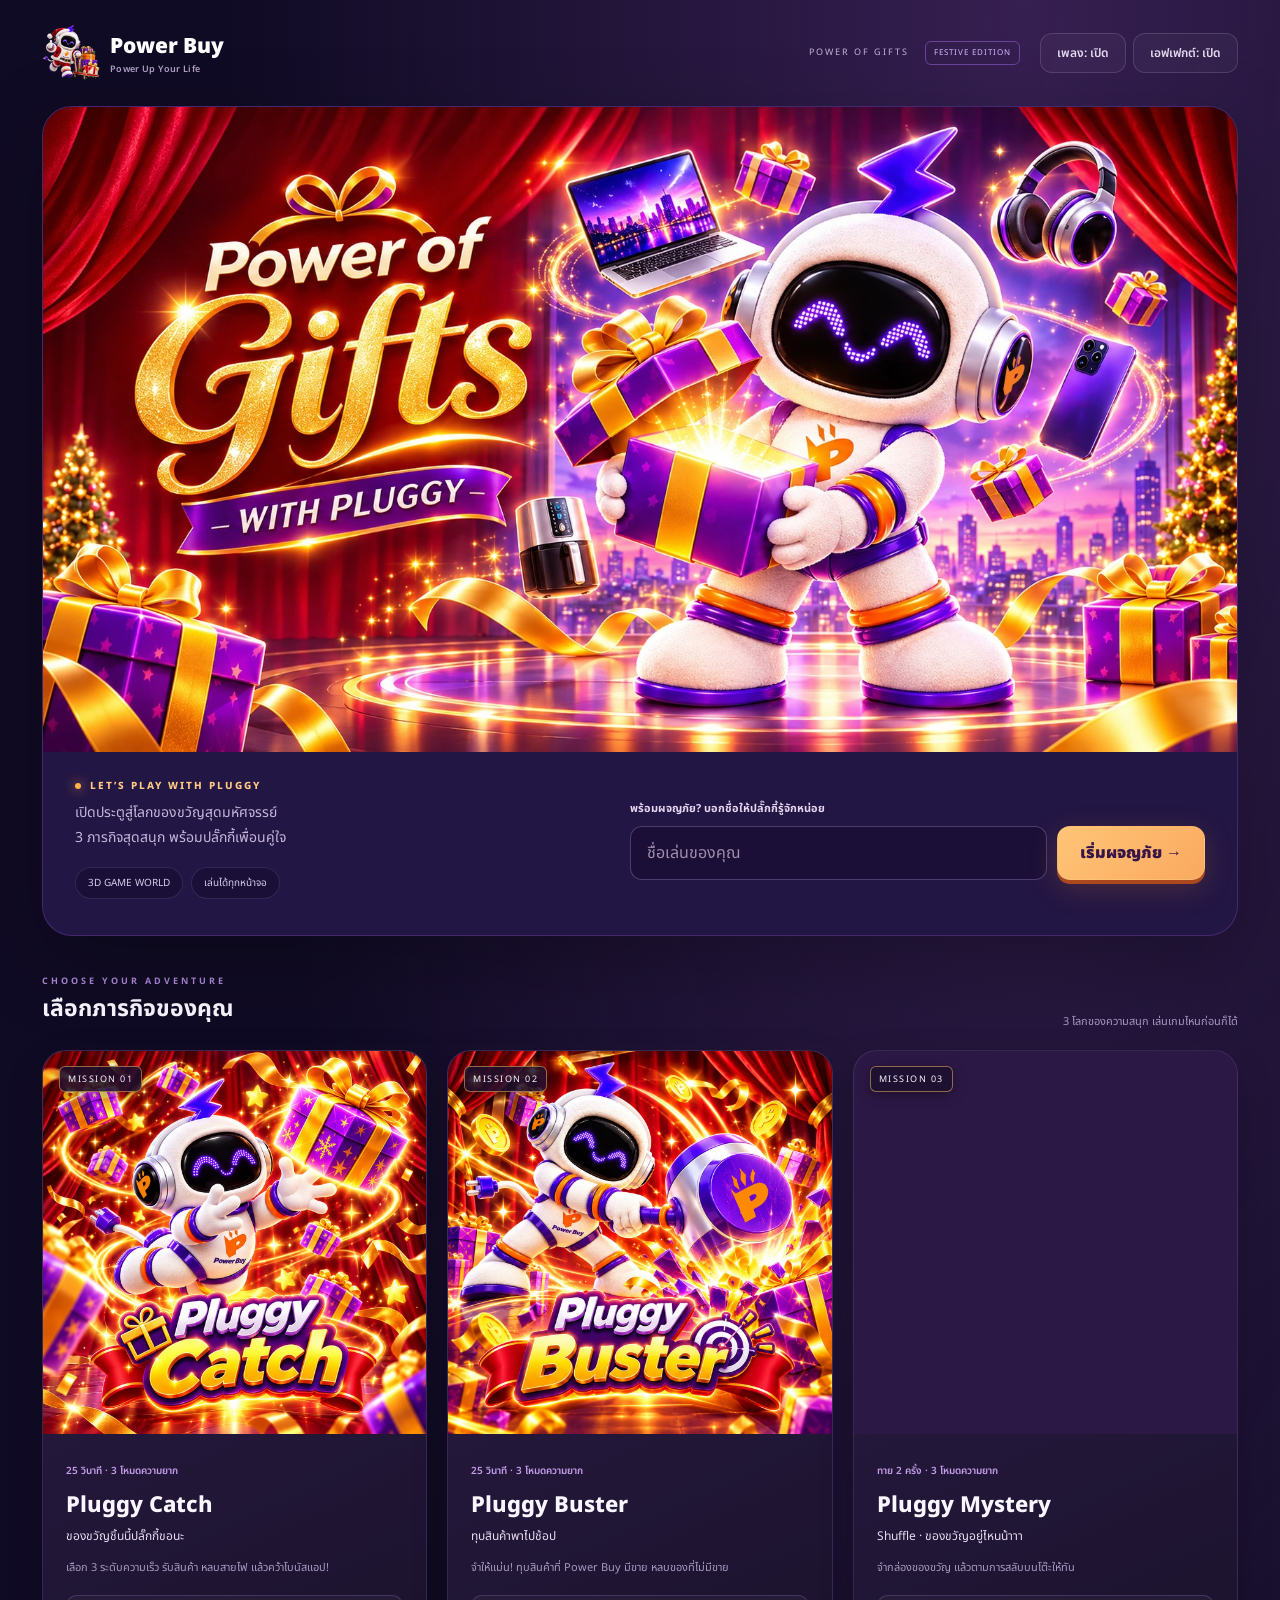
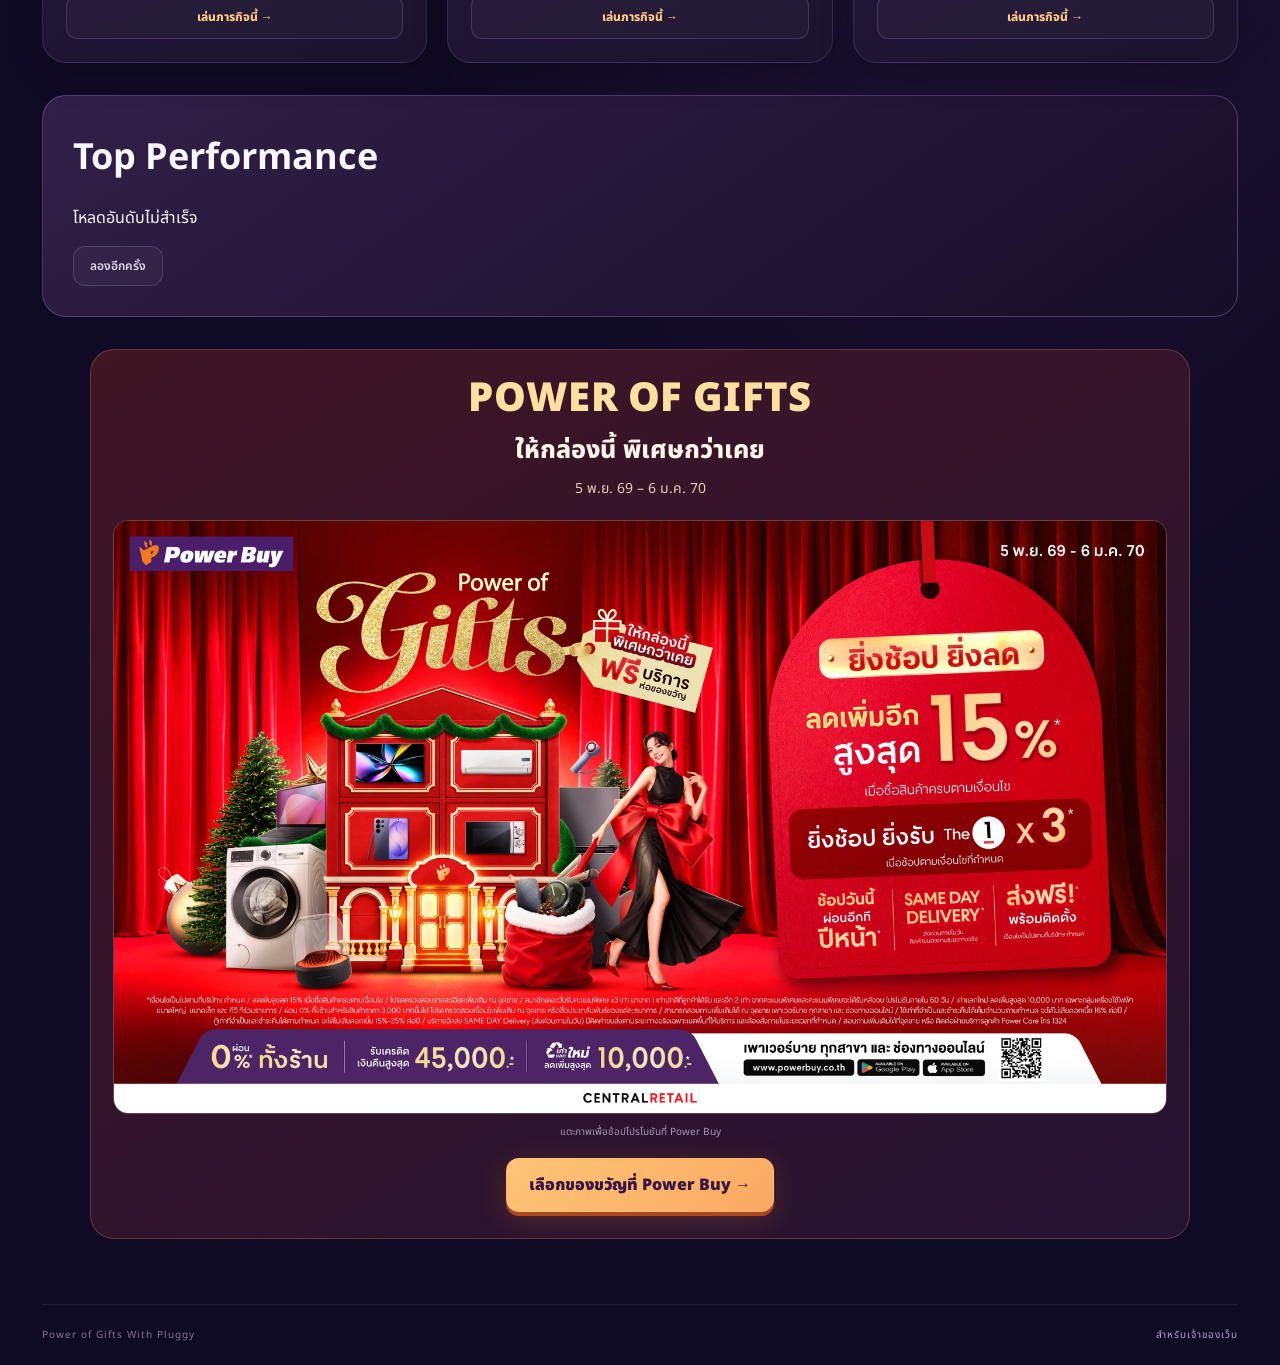
==== commit cfb869fe: "Improve iPhone and Android score/coupon image export with prepared files, snapshots and browser fall" ====
--- a/index.html
+++ b/index.html
@@ -1 +1 @@
-<!doctype html><html lang="th"><head><meta charset="utf-8"><meta name="viewport" content="width=device-width,initial-scale=1,viewport-fit=cover"><meta name="theme-color" content="#100b24"><meta name="description" content="ก้าวเข้าสู่โลกของขวัญ 3D กับปลั๊กกี้ เล่นภารกิจของขวัญบนมือถือและคอมพิวเตอร์"><title>Power of Gifts With Pluggy</title><link rel="icon" href="assets/festive/santa-icon.png"><link rel="stylesheet" href="style.css?v=25"><link rel="preload" href="assets/update/banner.webp" as="image"><link rel="canonical" href="https://copyggolf.github.io/PluggyGifts/"><meta property="og:type" content="website"><meta property="og:locale" content="th_TH"><meta property="og:site_name" content="Power of Gifts With Pluggy"><meta property="og:title" content="Power of Gifts With Pluggy"><meta property="og:description" content="เล่นเกมของขวัญกับปลั๊กกี้ สนุกกับ 3 ภารกิจ พร้อมโปรโมชัน Power Buy"><meta property="og:url" content="https://copyggolf.github.io/PluggyGifts/"><meta property="og:image" content="https://copyggolf.github.io/PluggyGifts/assets/update/share-banner.jpg?v=22"><meta property="og:image:secure_url" content="https://copyggolf.github.io/PluggyGifts/assets/update/share-banner.jpg?v=22"><meta property="og:image:type" content="image/jpeg"><meta property="og:image:width" content="1706"><meta property="og:image:height" content="922"><meta property="og:image:alt" content="Power of Gifts with Pluggy ปลั๊กกี้กับกล่องของขวัญ"><meta name="twitter:card" content="summary_large_image"><meta name="twitter:title" content="Power of Gifts With Pluggy"><meta name="twitter:description" content="เล่นเกมของขวัญกับปลั๊กกี้ พร้อมโปรโมชัน Power Buy"><meta name="twitter:image" content="https://copyggolf.github.io/PluggyGifts/assets/update/share-banner.jpg?v=22"><meta name="twitter:image:alt" content="Power of Gifts with Pluggy ปลั๊กกี้กับกล่องของขวัญ"></head><body><header><a class="brand" href="#" aria-label="หน้าหลัก"><img class="brandmark" src="assets/festive/santa-icon.png" alt="ปลั๊กกี้ชุดซานต้า"><span>Power Buy<small>Power Up Your Life</small></span></a><span class="edition">POWER OF GIFTS <i>FESTIVE EDITION</i></span><div class="sound-controls"><button id="music" class="icon" aria-pressed="true">เพลง: เปิด</button><button id="sfx" class="icon" aria-pressed="true">เอฟเฟกต์: เปิด</button></div></header><main id="app"></main><footer><span>Power of Gifts With Pluggy</span><a href="admin.html">สำหรับเจ้าของเว็บ</a></footer><dialog id="modal"></dialog><script type="module" src="app.js?v=25"></script></body></html>
+<!doctype html><html lang="th"><head><meta charset="utf-8"><meta name="viewport" content="width=device-width,initial-scale=1,viewport-fit=cover"><meta name="theme-color" content="#100b24"><meta name="description" content="ก้าวเข้าสู่โลกของขวัญ 3D กับปลั๊กกี้ เล่นภารกิจของขวัญบนมือถือและคอมพิวเตอร์"><title>Power of Gifts With Pluggy</title><link rel="icon" href="assets/festive/santa-icon.png"><link rel="stylesheet" href="style.css?v=26"><link rel="preload" href="assets/update/banner.webp" as="image"><link rel="canonical" href="https://copyggolf.github.io/PluggyGifts/"><meta property="og:type" content="website"><meta property="og:locale" content="th_TH"><meta property="og:site_name" content="Power of Gifts With Pluggy"><meta property="og:title" content="Power of Gifts With Pluggy"><meta property="og:description" content="เล่นเกมของขวัญกับปลั๊กกี้ สนุกกับ 3 ภารกิจ พร้อมโปรโมชัน Power Buy"><meta property="og:url" content="https://copyggolf.github.io/PluggyGifts/"><meta property="og:image" content="https://copyggolf.github.io/PluggyGifts/assets/update/share-banner.jpg?v=22"><meta property="og:image:secure_url" content="https://copyggolf.github.io/PluggyGifts/assets/update/share-banner.jpg?v=22"><meta property="og:image:type" content="image/jpeg"><meta property="og:image:width" content="1706"><meta property="og:image:height" content="922"><meta property="og:image:alt" content="Power of Gifts with Pluggy ปลั๊กกี้กับกล่องของขวัญ"><meta name="twitter:card" content="summary_large_image"><meta name="twitter:title" content="Power of Gifts With Pluggy"><meta name="twitter:description" content="เล่นเกมของขวัญกับปลั๊กกี้ พร้อมโปรโมชัน Power Buy"><meta name="twitter:image" content="https://copyggolf.github.io/PluggyGifts/assets/update/share-banner.jpg?v=22"><meta name="twitter:image:alt" content="Power of Gifts with Pluggy ปลั๊กกี้กับกล่องของขวัญ"></head><body><header><a class="brand" href="#" aria-label="หน้าหลัก"><img class="brandmark" src="assets/festive/santa-icon.png" alt="ปลั๊กกี้ชุดซานต้า"><span>Power Buy<small>Power Up Your Life</small></span></a><span class="edition">POWER OF GIFTS <i>FESTIVE EDITION</i></span><div class="sound-controls"><button id="music" class="icon" aria-pressed="true">เพลง: เปิด</button><button id="sfx" class="icon" aria-pressed="true">เอฟเฟกต์: เปิด</button></div></header><main id="app"></main><footer><span>Power of Gifts With Pluggy</span><a href="admin.html">สำหรับเจ้าของเว็บ</a></footer><dialog id="modal"></dialog><script type="module" src="app.js?v=26"></script></body></html>
--- a/style.css
+++ b/style.css
@@ -50,3 +50,4 @@
 .performance{margin:32px 0;border:1px solid #a783ce55;border-radius:24px;background:linear-gradient(145deg,#302048,#170e28);padding:clamp(18px,4vw,30px)}.performance-head{display:flex;justify-content:space-between;align-items:center;gap:12px}.performance h2{font-size:clamp(26px,5vw,36px);margin:5px 0}.performance-head p{font-size:13px;color:#dcc1eb;margin:4px 0}.rank-count{font-size:12px;padding:8px 12px;border-radius:99px;background:#ffffff0a;white-space:nowrap}.rank-list{padding:0;margin:20px 0;list-style:none}.rank-row{display:flex;align-items:center;gap:16px;padding:13px 12px;border-bottom:1px solid #ffffff12;min-width:0}.rank-row.is-me{background:#ffbb3b16;border:1px solid #ffd38699;border-radius:12px}.rank-number{font-size:21px;font-weight:900;color:#ffd28d;min-width:30px;text-align:center}.rank-person{display:grid;gap:4px;min-width:0;flex:1}.rank-person b{overflow-wrap:anywhere;font-size:15px}.rank-person span{font-size:11px;color:#cbb4e0}.rank-person b small{color:#ffc576;font-size:10px}.rank-row>strong{text-align:right;color:#ffd28d;font-size:23px;flex-shrink:0}.rank-row>strong small{display:block;font-size:10px;font-weight:500;color:#cfb7dc}.rank-divider{text-align:center;letter-spacing:8px;color:#b59bcf}.rank-empty{padding:30px 10px;text-align:center;color:#ffe0ab}.rank-empty small{color:#cbb4e0}.rank-result h3{font-size:21px}.rank-result h3 b{color:#ffc576;font-size:32px}.rank-result p,.rank-result small{font-size:13px;color:#d9c4e8;line-height:1.9}.result-performance{max-width:650px;margin:20px auto}.result .result-performance img{width:auto}@media(max-width:380px){.rank-row{gap:8px;padding:12px 6px}.rank-row>strong{font-size:20px}.rank-person b{font-size:13px}.rank-count{padding:6px;font-size:10px}}
 /* Live display settings use validated values; text is escaped, with no custom executable markup. */
 body{background:radial-gradient(ellipse at 80% 0,color-mix(in srgb,var(--display-panel,#211432) 75%,#7540ae) 0,transparent 55%),var(--display-background,#100b24)}.primary{background:linear-gradient(135deg,var(--display-accent,#ffc576),color-mix(in srgb,var(--display-accent,#ffc576) 75%,#e95420))}.mission-cover{object-fit:var(--display-cover-fit,contain)!important;object-position:center var(--display-cover-position,center)!important}.hud strong,.rank-row>strong,.rank-number{color:var(--display-accent,#ffc576)}.hud>div{background:var(--display-panel,#211432)}.board:after{content:'';position:absolute;inset:0;background:#10051f;opacity:var(--display-bg-shade,.25);z-index:-1;pointer-events:none}.rank-load-status:empty{display:none}.rank-load-status{font-size:11px;color:#c8add8}.loading-world{padding:60px 15px;text-align:center;color:#d6bee8}.display-preview [data-display-key]{cursor:crosshair}.display-preview [data-display-key]:hover{outline:2px dashed #ffc576;outline-offset:-2px}.display-preview footer{display:none}.display-preview .brand{pointer-events:none}
+.save-format{width:100%;font:inherit;font-size:16px;color:#fff;background:#26163d;border:1px solid #b991d566;border-radius:12px;padding:12px;margin-bottom:12px}.save-format-label{font-size:13px}.save-guide{font-size:13px!important;line-height:1.8;color:#ead8f4!important}.save-app-hint{padding:12px;border:1px solid #ffcc8055;border-radius:12px;background:#ffb6440c;font-size:12px!important;color:#ffdaab!important}.save-actions{flex-wrap:wrap}.save-actions a{text-decoration:none;display:inline-block}.saved-card{user-select:auto;-webkit-user-select:auto;-webkit-touch-callout:default;touch-action:manipulation;object-fit:contain;max-width:100%;height:auto}.save-link{width:100%;font:inherit;font-size:13px;background:#1b102a;color:#ead4fa;border:1px solid #b68fca55;padding:10px;min-height:85px;overflow-wrap:anywhere}#score-view .saved-card{max-height:none;width:100%;margin:15px auto}#score-view .save-actions{position:static}.reward-card .coupon-save{display:block;margin:16px auto}.save-status-warning{color:#ffdaa9}.result .actions button{white-space:normal}@media(max-width:560px){.save-actions{display:grid;grid-template-columns:1fr 1fr;gap:10px}.save-actions .primary{grid-column:1/-1}.save-actions button,.save-actions a{font-size:12px;white-space:normal;padding:12px 9px;text-align:center;min-height:44px}.saved-card{max-height:46dvh}#score-view{padding:20px 14px}#score-view .saved-card{max-height:none}dialog:has(#save-preview){padding:20px 16px}.save-guide{font-size:12px!important}}
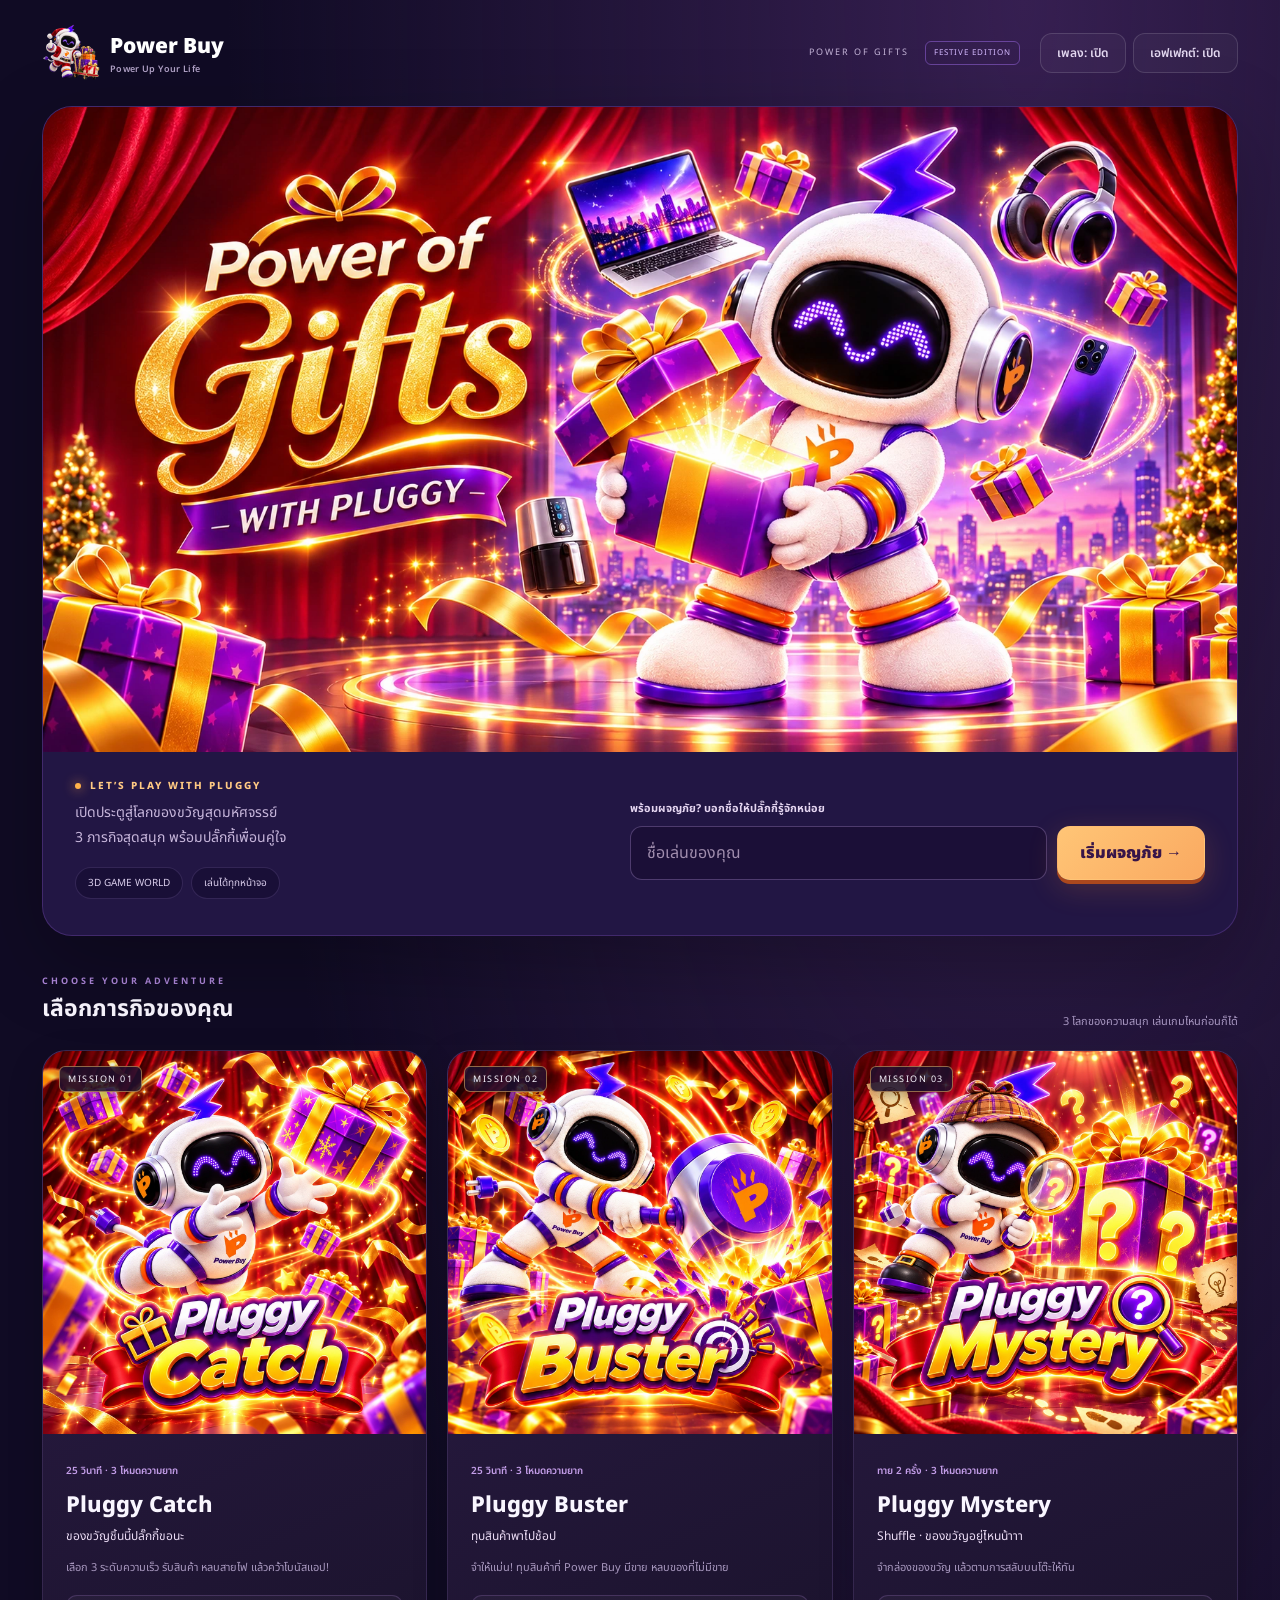
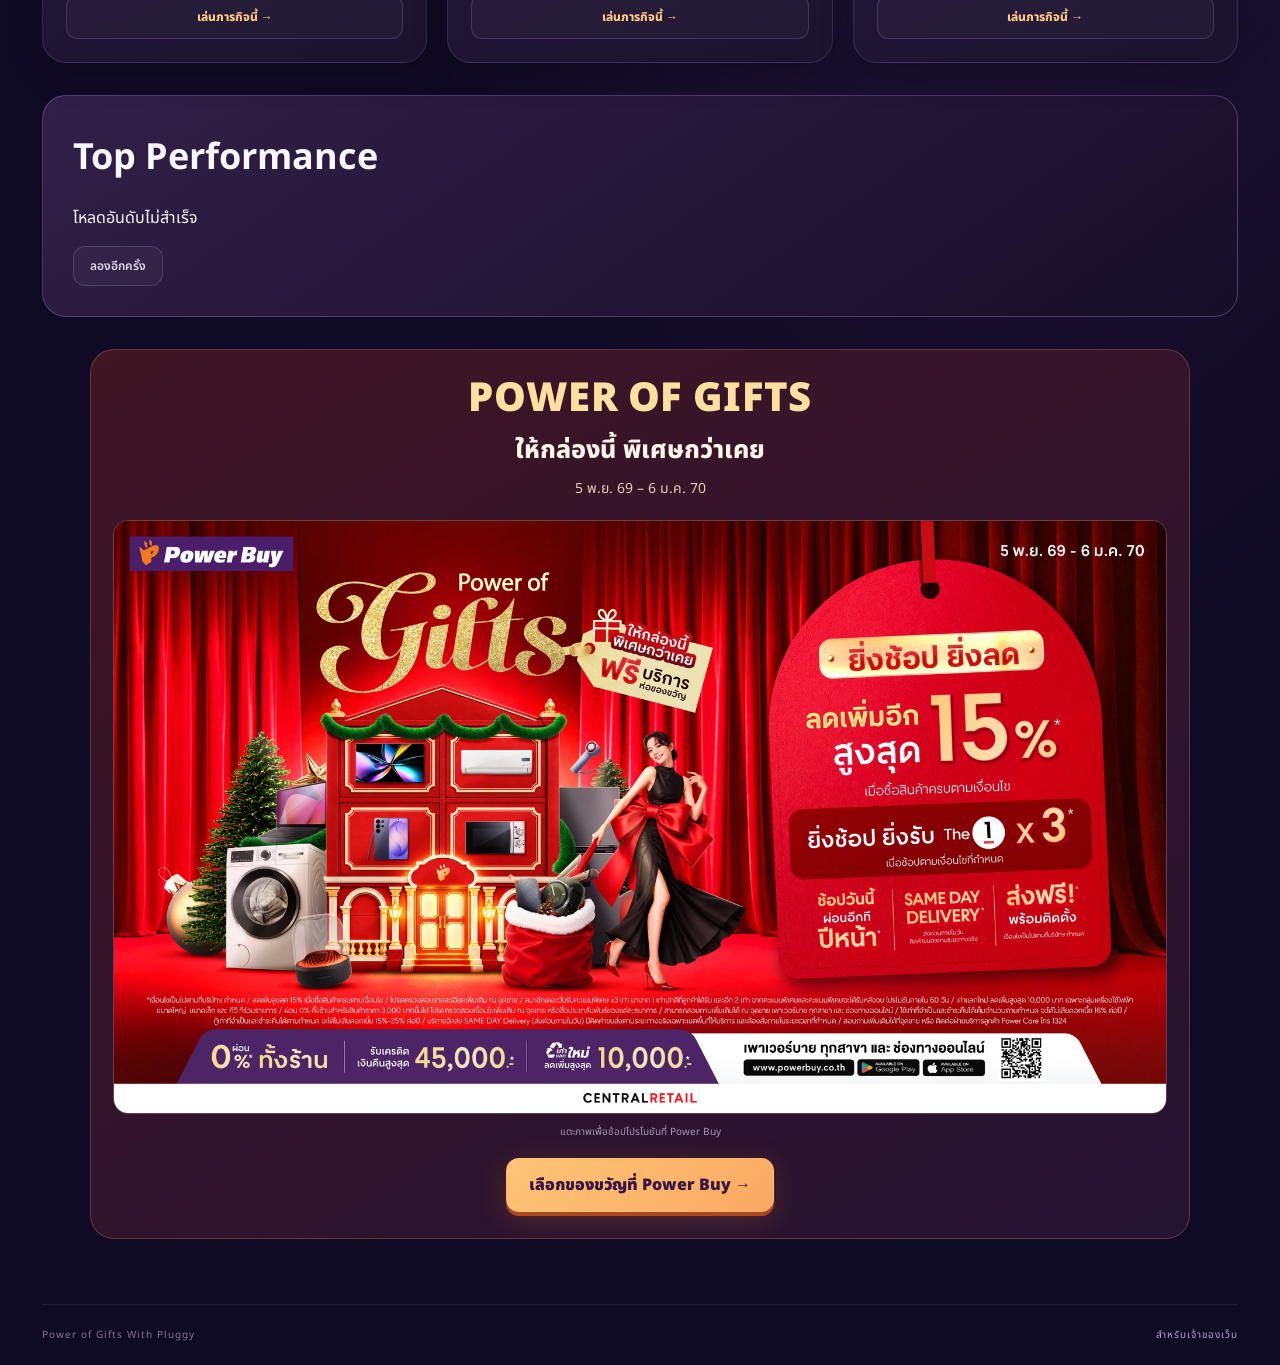
==== commit 1db04a72: "Assign one of five configured coupons per completed game; keep coupons out of sharing" ====
--- a/index.html
+++ b/index.html
@@ -1 +1 @@
-<!doctype html><html lang="th"><head><meta charset="utf-8"><meta name="viewport" content="width=device-width,initial-scale=1,viewport-fit=cover"><meta name="theme-color" content="#100b24"><meta name="description" content="ก้าวเข้าสู่โลกของขวัญ 3D กับปลั๊กกี้ เล่นภารกิจของขวัญบนมือถือและคอมพิวเตอร์"><title>Power of Gifts With Pluggy</title><link rel="icon" href="assets/festive/santa-icon.png"><link rel="stylesheet" href="style.css?v=26"><link rel="preload" href="assets/update/banner.webp" as="image"><link rel="canonical" href="https://copyggolf.github.io/PluggyGifts/"><meta property="og:type" content="website"><meta property="og:locale" content="th_TH"><meta property="og:site_name" content="Power of Gifts With Pluggy"><meta property="og:title" content="Power of Gifts With Pluggy"><meta property="og:description" content="เล่นเกมของขวัญกับปลั๊กกี้ สนุกกับ 3 ภารกิจ พร้อมโปรโมชัน Power Buy"><meta property="og:url" content="https://copyggolf.github.io/PluggyGifts/"><meta property="og:image" content="https://copyggolf.github.io/PluggyGifts/assets/update/share-banner.jpg?v=22"><meta property="og:image:secure_url" content="https://copyggolf.github.io/PluggyGifts/assets/update/share-banner.jpg?v=22"><meta property="og:image:type" content="image/jpeg"><meta property="og:image:width" content="1706"><meta property="og:image:height" content="922"><meta property="og:image:alt" content="Power of Gifts with Pluggy ปลั๊กกี้กับกล่องของขวัญ"><meta name="twitter:card" content="summary_large_image"><meta name="twitter:title" content="Power of Gifts With Pluggy"><meta name="twitter:description" content="เล่นเกมของขวัญกับปลั๊กกี้ พร้อมโปรโมชัน Power Buy"><meta name="twitter:image" content="https://copyggolf.github.io/PluggyGifts/assets/update/share-banner.jpg?v=22"><meta name="twitter:image:alt" content="Power of Gifts with Pluggy ปลั๊กกี้กับกล่องของขวัญ"></head><body><header><a class="brand" href="#" aria-label="หน้าหลัก"><img class="brandmark" src="assets/festive/santa-icon.png" alt="ปลั๊กกี้ชุดซานต้า"><span>Power Buy<small>Power Up Your Life</small></span></a><span class="edition">POWER OF GIFTS <i>FESTIVE EDITION</i></span><div class="sound-controls"><button id="music" class="icon" aria-pressed="true">เพลง: เปิด</button><button id="sfx" class="icon" aria-pressed="true">เอฟเฟกต์: เปิด</button></div></header><main id="app"></main><footer><span>Power of Gifts With Pluggy</span><a href="admin.html">สำหรับเจ้าของเว็บ</a></footer><dialog id="modal"></dialog><script type="module" src="app.js?v=26"></script></body></html>
+<!doctype html><html lang="th"><head><meta charset="utf-8"><meta name="viewport" content="width=device-width,initial-scale=1,viewport-fit=cover"><meta name="theme-color" content="#100b24"><meta name="description" content="ก้าวเข้าสู่โลกของขวัญ 3D กับปลั๊กกี้ เล่นภารกิจของขวัญบนมือถือและคอมพิวเตอร์"><title>Power of Gifts With Pluggy</title><link rel="icon" href="assets/festive/santa-icon.png"><link rel="stylesheet" href="style.css?v=27"><link rel="preload" href="assets/update/banner.webp" as="image"><link rel="canonical" href="https://copyggolf.github.io/PluggyGifts/"><meta property="og:type" content="website"><meta property="og:locale" content="th_TH"><meta property="og:site_name" content="Power of Gifts With Pluggy"><meta property="og:title" content="Power of Gifts With Pluggy"><meta property="og:description" content="เล่นเกมของขวัญกับปลั๊กกี้ สนุกกับ 3 ภารกิจ พร้อมโปรโมชัน Power Buy"><meta property="og:url" content="https://copyggolf.github.io/PluggyGifts/"><meta property="og:image" content="https://copyggolf.github.io/PluggyGifts/assets/update/share-banner.jpg?v=22"><meta property="og:image:secure_url" content="https://copyggolf.github.io/PluggyGifts/assets/update/share-banner.jpg?v=22"><meta property="og:image:type" content="image/jpeg"><meta property="og:image:width" content="1706"><meta property="og:image:height" content="922"><meta property="og:image:alt" content="Power of Gifts with Pluggy ปลั๊กกี้กับกล่องของขวัญ"><meta name="twitter:card" content="summary_large_image"><meta name="twitter:title" content="Power of Gifts With Pluggy"><meta name="twitter:description" content="เล่นเกมของขวัญกับปลั๊กกี้ พร้อมโปรโมชัน Power Buy"><meta name="twitter:image" content="https://copyggolf.github.io/PluggyGifts/assets/update/share-banner.jpg?v=22"><meta name="twitter:image:alt" content="Power of Gifts with Pluggy ปลั๊กกี้กับกล่องของขวัญ"></head><body><header><a class="brand" href="#" aria-label="หน้าหลัก"><img class="brandmark" src="assets/festive/santa-icon.png" alt="ปลั๊กกี้ชุดซานต้า"><span>Power Buy<small>Power Up Your Life</small></span></a><span class="edition">POWER OF GIFTS <i>FESTIVE EDITION</i></span><div class="sound-controls"><button id="music" class="icon" aria-pressed="true">เพลง: เปิด</button><button id="sfx" class="icon" aria-pressed="true">เอฟเฟกต์: เปิด</button></div></header><main id="app"></main><footer><span>Power of Gifts With Pluggy</span><a href="admin.html">สำหรับเจ้าของเว็บ</a></footer><dialog id="modal"></dialog><script type="module" src="app.js?v=27"></script></body></html>
--- a/style.css
+++ b/style.css
@@ -51,3 +51,4 @@
 /* Live display settings use validated values; text is escaped, with no custom executable markup. */
 body{background:radial-gradient(ellipse at 80% 0,color-mix(in srgb,var(--display-panel,#211432) 75%,#7540ae) 0,transparent 55%),var(--display-background,#100b24)}.primary{background:linear-gradient(135deg,var(--display-accent,#ffc576),color-mix(in srgb,var(--display-accent,#ffc576) 75%,#e95420))}.mission-cover{object-fit:var(--display-cover-fit,contain)!important;object-position:center var(--display-cover-position,center)!important}.hud strong,.rank-row>strong,.rank-number{color:var(--display-accent,#ffc576)}.hud>div{background:var(--display-panel,#211432)}.board:after{content:'';position:absolute;inset:0;background:#10051f;opacity:var(--display-bg-shade,.25);z-index:-1;pointer-events:none}.rank-load-status:empty{display:none}.rank-load-status{font-size:11px;color:#c8add8}.loading-world{padding:60px 15px;text-align:center;color:#d6bee8}.display-preview [data-display-key]{cursor:crosshair}.display-preview [data-display-key]:hover{outline:2px dashed #ffc576;outline-offset:-2px}.display-preview footer{display:none}.display-preview .brand{pointer-events:none}
 .save-format{width:100%;font:inherit;font-size:16px;color:#fff;background:#26163d;border:1px solid #b991d566;border-radius:12px;padding:12px;margin-bottom:12px}.save-format-label{font-size:13px}.save-guide{font-size:13px!important;line-height:1.8;color:#ead8f4!important}.save-app-hint{padding:12px;border:1px solid #ffcc8055;border-radius:12px;background:#ffb6440c;font-size:12px!important;color:#ffdaab!important}.save-actions{flex-wrap:wrap}.save-actions a{text-decoration:none;display:inline-block}.saved-card{user-select:auto;-webkit-user-select:auto;-webkit-touch-callout:default;touch-action:manipulation;object-fit:contain;max-width:100%;height:auto}.save-link{width:100%;font:inherit;font-size:13px;background:#1b102a;color:#ead4fa;border:1px solid #b68fca55;padding:10px;min-height:85px;overflow-wrap:anywhere}#score-view .saved-card{max-height:none;width:100%;margin:15px auto}#score-view .save-actions{position:static}.reward-card .coupon-save{display:block;margin:16px auto}.save-status-warning{color:#ffdaa9}.result .actions button{white-space:normal}@media(max-width:560px){.save-actions{display:grid;grid-template-columns:1fr 1fr;gap:10px}.save-actions .primary{grid-column:1/-1}.save-actions button,.save-actions a{font-size:12px;white-space:normal;padding:12px 9px;text-align:center;min-height:44px}.saved-card{max-height:46dvh}#score-view{padding:20px 14px}#score-view .saved-card{max-height:none}dialog:has(#save-preview){padding:20px 16px}.save-guide{font-size:12px!important}}
+.coupon-code-select{font-size:18px;text-align:center;max-width:100%;width:100%;user-select:text}.coupon-download{text-decoration:none;display:inline-block}.coupon-save-preview{-webkit-touch-callout:default;user-select:auto}
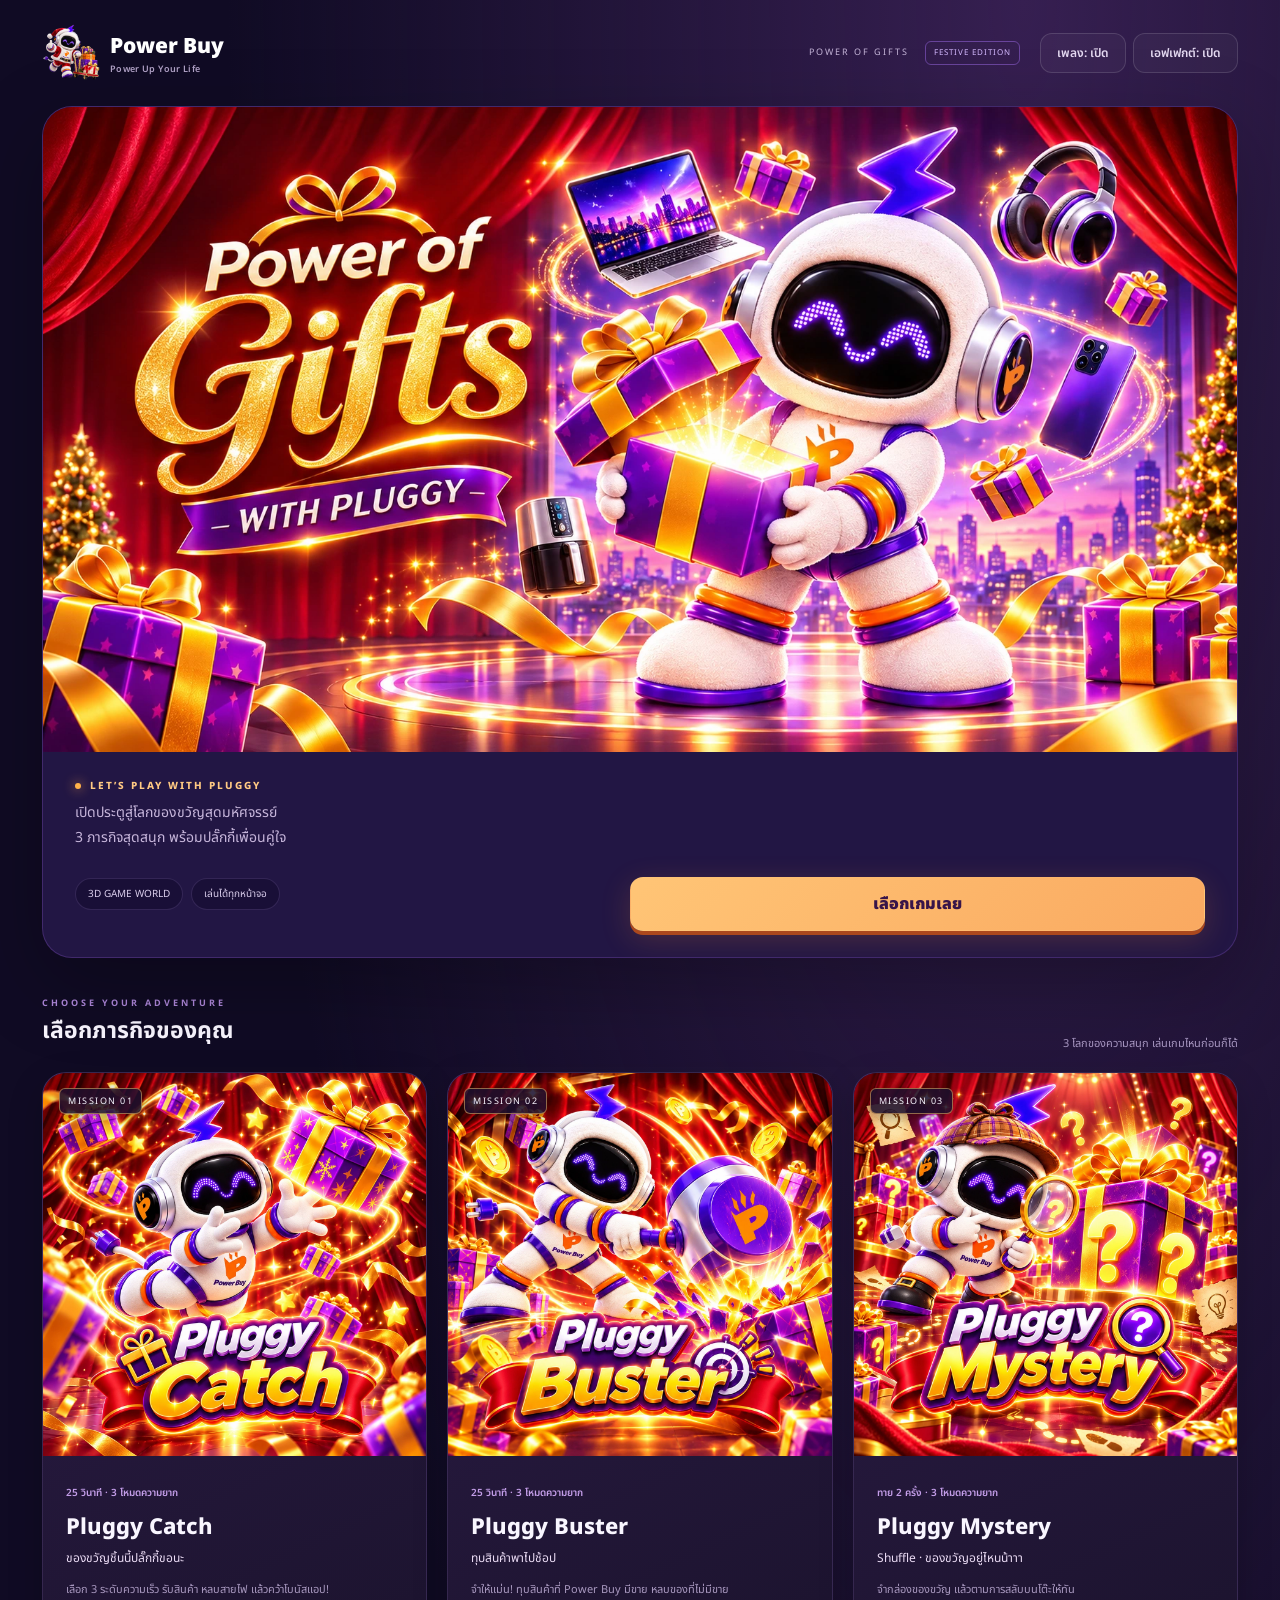
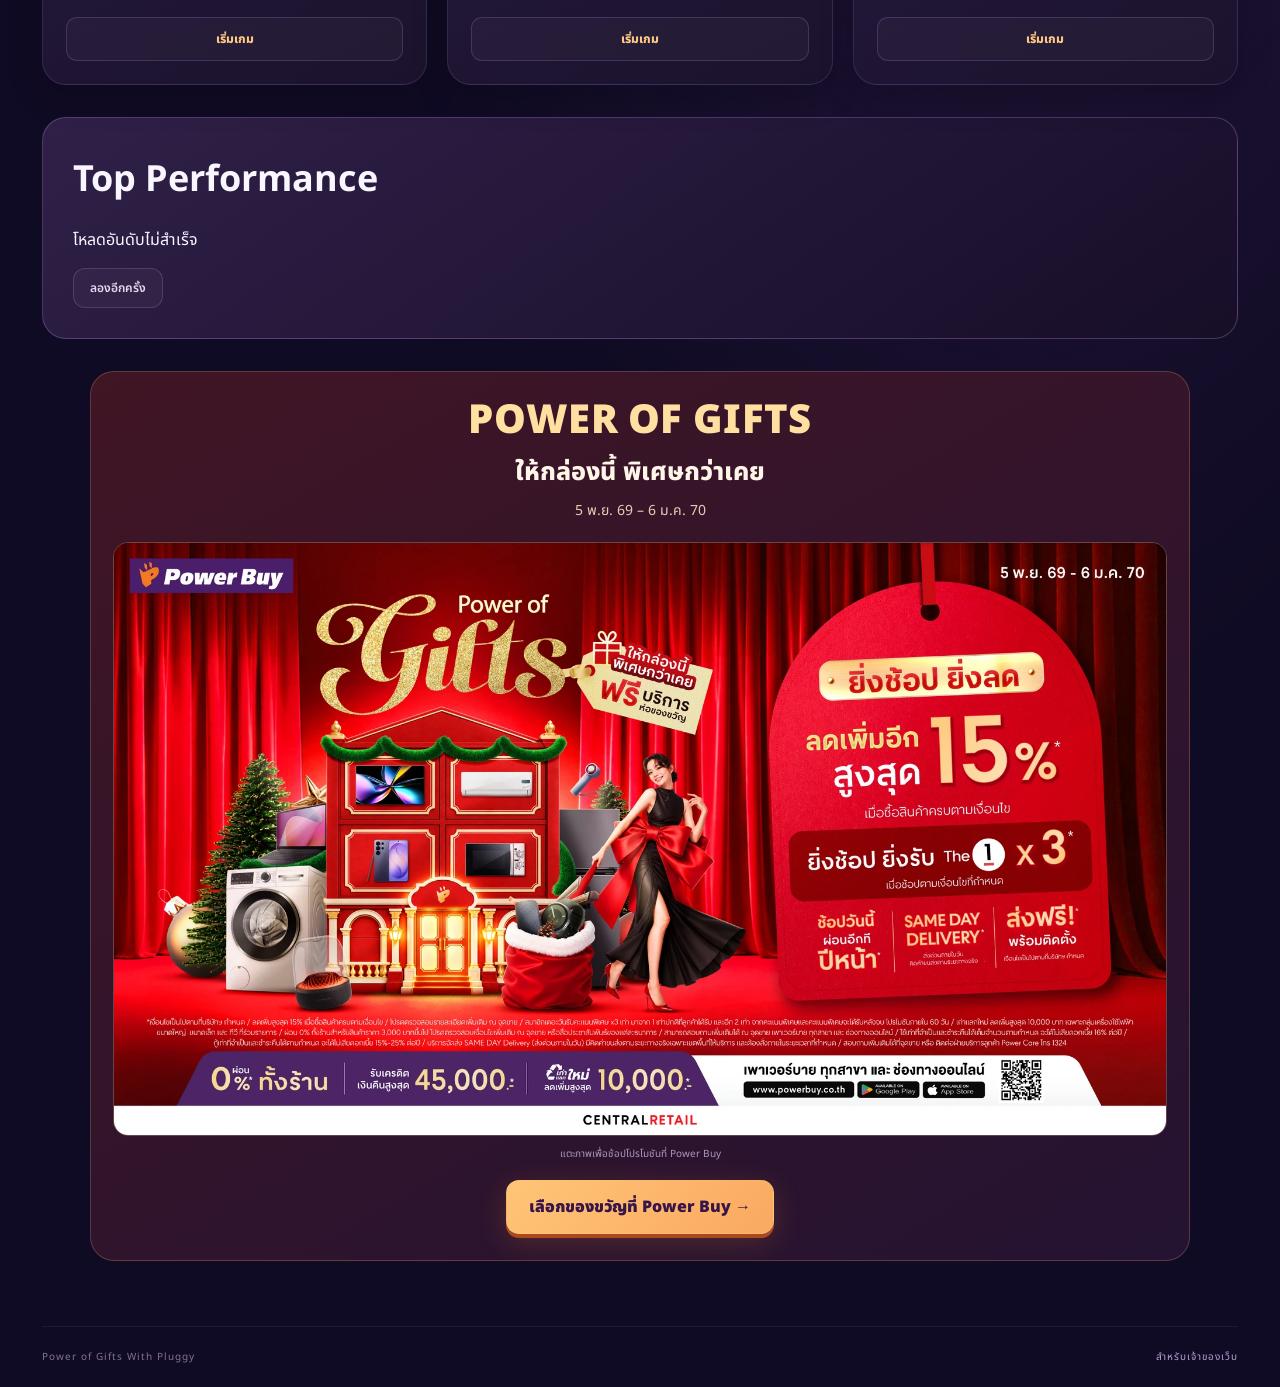
==== commit 8f8da81e: "Let players start immediately, confirm nickname for rewards after results, and defer game asset load" ====
--- a/index.html
+++ b/index.html
@@ -1 +1 @@
-<!doctype html><html lang="th"><head><meta charset="utf-8"><meta name="viewport" content="width=device-width,initial-scale=1,viewport-fit=cover"><meta name="theme-color" content="#100b24"><meta name="description" content="ก้าวเข้าสู่โลกของขวัญ 3D กับปลั๊กกี้ เล่นภารกิจของขวัญบนมือถือและคอมพิวเตอร์"><title>Power of Gifts With Pluggy</title><link rel="icon" href="assets/festive/santa-icon.png"><link rel="stylesheet" href="style.css?v=27"><link rel="preload" href="assets/update/banner.webp" as="image"><link rel="canonical" href="https://copyggolf.github.io/PluggyGifts/"><meta property="og:type" content="website"><meta property="og:locale" content="th_TH"><meta property="og:site_name" content="Power of Gifts With Pluggy"><meta property="og:title" content="Power of Gifts With Pluggy"><meta property="og:description" content="เล่นเกมของขวัญกับปลั๊กกี้ สนุกกับ 3 ภารกิจ พร้อมโปรโมชัน Power Buy"><meta property="og:url" content="https://copyggolf.github.io/PluggyGifts/"><meta property="og:image" content="https://copyggolf.github.io/PluggyGifts/assets/update/share-banner.jpg?v=22"><meta property="og:image:secure_url" content="https://copyggolf.github.io/PluggyGifts/assets/update/share-banner.jpg?v=22"><meta property="og:image:type" content="image/jpeg"><meta property="og:image:width" content="1706"><meta property="og:image:height" content="922"><meta property="og:image:alt" content="Power of Gifts with Pluggy ปลั๊กกี้กับกล่องของขวัญ"><meta name="twitter:card" content="summary_large_image"><meta name="twitter:title" content="Power of Gifts With Pluggy"><meta name="twitter:description" content="เล่นเกมของขวัญกับปลั๊กกี้ พร้อมโปรโมชัน Power Buy"><meta name="twitter:image" content="https://copyggolf.github.io/PluggyGifts/assets/update/share-banner.jpg?v=22"><meta name="twitter:image:alt" content="Power of Gifts with Pluggy ปลั๊กกี้กับกล่องของขวัญ"></head><body><header><a class="brand" href="#" aria-label="หน้าหลัก"><img class="brandmark" src="assets/festive/santa-icon.png" alt="ปลั๊กกี้ชุดซานต้า"><span>Power Buy<small>Power Up Your Life</small></span></a><span class="edition">POWER OF GIFTS <i>FESTIVE EDITION</i></span><div class="sound-controls"><button id="music" class="icon" aria-pressed="true">เพลง: เปิด</button><button id="sfx" class="icon" aria-pressed="true">เอฟเฟกต์: เปิด</button></div></header><main id="app"></main><footer><span>Power of Gifts With Pluggy</span><a href="admin.html">สำหรับเจ้าของเว็บ</a></footer><dialog id="modal"></dialog><script type="module" src="app.js?v=27"></script></body></html>
+<!doctype html><html lang="th"><head><meta charset="utf-8"><meta name="viewport" content="width=device-width,initial-scale=1,viewport-fit=cover"><meta name="theme-color" content="#100b24"><meta name="description" content="ก้าวเข้าสู่โลกของขวัญ 3D กับปลั๊กกี้ เล่นภารกิจของขวัญบนมือถือและคอมพิวเตอร์"><title>Power of Gifts With Pluggy</title><link rel="icon" href="assets/festive/santa-icon.png"><link rel="stylesheet" href="style.css?v=28"><link rel="preconnect" href="https://idevduwmcbphzsoomihn.supabase.co" crossorigin><link rel="preconnect" href="https://fonts.googleapis.com"><link rel="preconnect" href="https://fonts.gstatic.com" crossorigin><link rel="canonical" href="https://copyggolf.github.io/PluggyGifts/"><meta property="og:type" content="website"><meta property="og:locale" content="th_TH"><meta property="og:site_name" content="Power of Gifts With Pluggy"><meta property="og:title" content="Power of Gifts With Pluggy"><meta property="og:description" content="เล่นเกมของขวัญกับปลั๊กกี้ สนุกกับ 3 ภารกิจ พร้อมโปรโมชัน Power Buy"><meta property="og:url" content="https://copyggolf.github.io/PluggyGifts/"><meta property="og:image" content="https://copyggolf.github.io/PluggyGifts/assets/update/share-banner.jpg?v=22"><meta property="og:image:secure_url" content="https://copyggolf.github.io/PluggyGifts/assets/update/share-banner.jpg?v=22"><meta property="og:image:type" content="image/jpeg"><meta property="og:image:width" content="1706"><meta property="og:image:height" content="922"><meta property="og:image:alt" content="Power of Gifts with Pluggy ปลั๊กกี้กับกล่องของขวัญ"><meta name="twitter:card" content="summary_large_image"><meta name="twitter:title" content="Power of Gifts With Pluggy"><meta name="twitter:description" content="เล่นเกมของขวัญกับปลั๊กกี้ พร้อมโปรโมชัน Power Buy"><meta name="twitter:image" content="https://copyggolf.github.io/PluggyGifts/assets/update/share-banner.jpg?v=22"><meta name="twitter:image:alt" content="Power of Gifts with Pluggy ปลั๊กกี้กับกล่องของขวัญ"></head><body><header><a class="brand" href="#" aria-label="หน้าหลัก"><img class="brandmark" src="assets/festive/santa-icon.png" alt="ปลั๊กกี้ชุดซานต้า"><span>Power Buy<small>Power Up Your Life</small></span></a><span class="edition">POWER OF GIFTS <i>FESTIVE EDITION</i></span><div class="sound-controls"><button id="music" class="icon" aria-pressed="true">เพลง: เปิด</button><button id="sfx" class="icon" aria-pressed="true">เอฟเฟกต์: เปิด</button></div></header><main id="app"></main><footer><span>Power of Gifts With Pluggy</span><a href="admin.html">สำหรับเจ้าของเว็บ</a></footer><dialog id="modal"></dialog><script type="module" src="app.js?v=28"></script></body></html>
--- a/style.css
+++ b/style.css
@@ -52,3 +52,6 @@
 body{background:radial-gradient(ellipse at 80% 0,color-mix(in srgb,var(--display-panel,#211432) 75%,#7540ae) 0,transparent 55%),var(--display-background,#100b24)}.primary{background:linear-gradient(135deg,var(--display-accent,#ffc576),color-mix(in srgb,var(--display-accent,#ffc576) 75%,#e95420))}.mission-cover{object-fit:var(--display-cover-fit,contain)!important;object-position:center var(--display-cover-position,center)!important}.hud strong,.rank-row>strong,.rank-number{color:var(--display-accent,#ffc576)}.hud>div{background:var(--display-panel,#211432)}.board:after{content:'';position:absolute;inset:0;background:#10051f;opacity:var(--display-bg-shade,.25);z-index:-1;pointer-events:none}.rank-load-status:empty{display:none}.rank-load-status{font-size:11px;color:#c8add8}.loading-world{padding:60px 15px;text-align:center;color:#d6bee8}.display-preview [data-display-key]{cursor:crosshair}.display-preview [data-display-key]:hover{outline:2px dashed #ffc576;outline-offset:-2px}.display-preview footer{display:none}.display-preview .brand{pointer-events:none}
 .save-format{width:100%;font:inherit;font-size:16px;color:#fff;background:#26163d;border:1px solid #b991d566;border-radius:12px;padding:12px;margin-bottom:12px}.save-format-label{font-size:13px}.save-guide{font-size:13px!important;line-height:1.8;color:#ead8f4!important}.save-app-hint{padding:12px;border:1px solid #ffcc8055;border-radius:12px;background:#ffb6440c;font-size:12px!important;color:#ffdaab!important}.save-actions{flex-wrap:wrap}.save-actions a{text-decoration:none;display:inline-block}.saved-card{user-select:auto;-webkit-user-select:auto;-webkit-touch-callout:default;touch-action:manipulation;object-fit:contain;max-width:100%;height:auto}.save-link{width:100%;font:inherit;font-size:13px;background:#1b102a;color:#ead4fa;border:1px solid #b68fca55;padding:10px;min-height:85px;overflow-wrap:anywhere}#score-view .saved-card{max-height:none;width:100%;margin:15px auto}#score-view .save-actions{position:static}.reward-card .coupon-save{display:block;margin:16px auto}.save-status-warning{color:#ffdaa9}.result .actions button{white-space:normal}@media(max-width:560px){.save-actions{display:grid;grid-template-columns:1fr 1fr;gap:10px}.save-actions .primary{grid-column:1/-1}.save-actions button,.save-actions a{font-size:12px;white-space:normal;padding:12px 9px;text-align:center;min-height:44px}.saved-card{max-height:46dvh}#score-view{padding:20px 14px}#score-view .saved-card{max-height:none}dialog:has(#save-preview){padding:20px 16px}.save-guide{font-size:12px!important}}
 .coupon-code-select{font-size:18px;text-align:center;max-width:100%;width:100%;user-select:text}.coupon-download{text-decoration:none;display:inline-block}.coupon-save-preview{-webkit-touch-callout:default;user-select:auto}
+
+/* Play first, then claim a reward. */
+#choose-mission{margin-top:20px;min-height:48px}.reward-name{margin:22px 0;padding:20px;border:1px solid #ffc57666;border-radius:18px;background:#ffffff08;text-align:left}.reward-name h3{margin:0 0 12px;font-size:21px;color:#ffce8a}.reward-name label{display:block;margin-bottom:10px;font-size:14px}.reward-name input{min-width:0;width:100%;min-height:48px;background:#130c23;color:#fff;border:1px solid #a780c8;border-radius:12px;padding:12px;font:inherit}.reward-name button{min-height:48px;white-space:normal}.reward-confirmed{text-align:center;color:#c7ffc6!important}@media(max-width:520px){.reward-name .inputrow{display:grid;grid-template-columns:1fr;gap:10px}.reward-name{padding:16px}}
